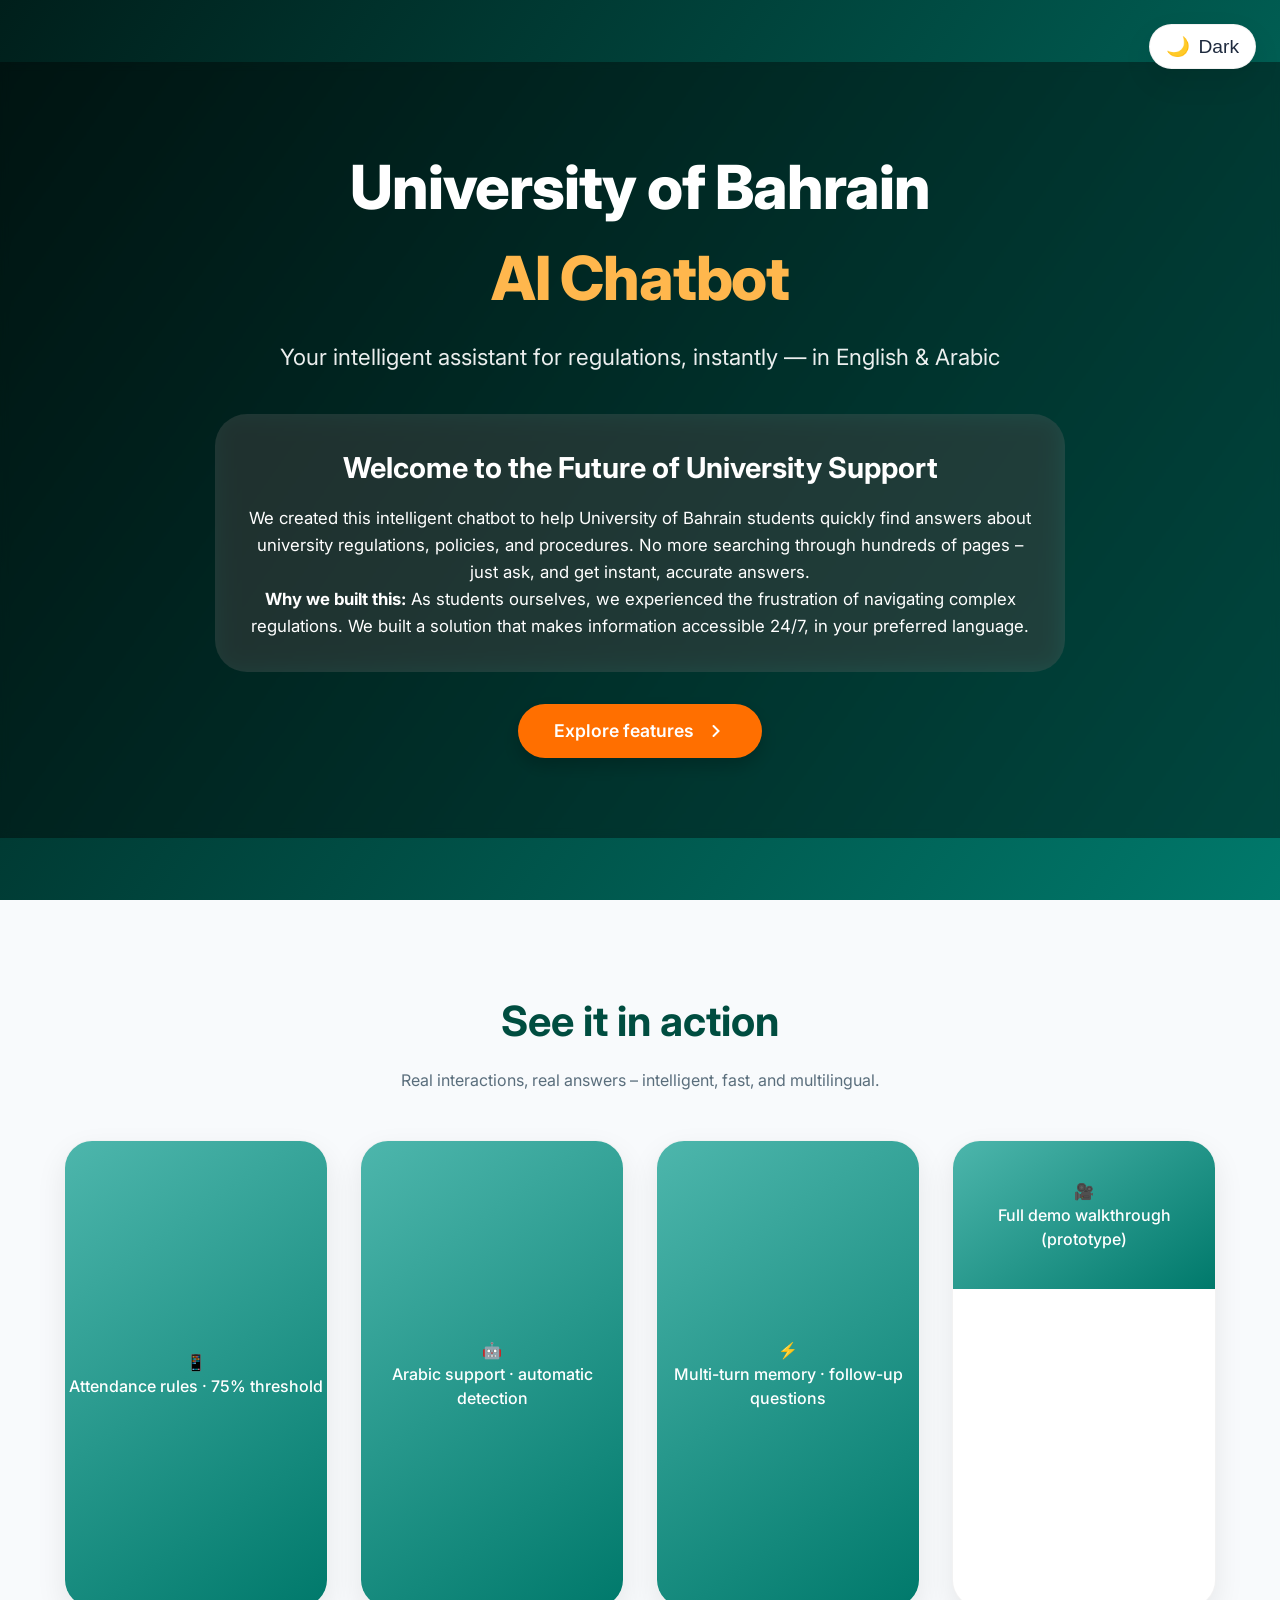
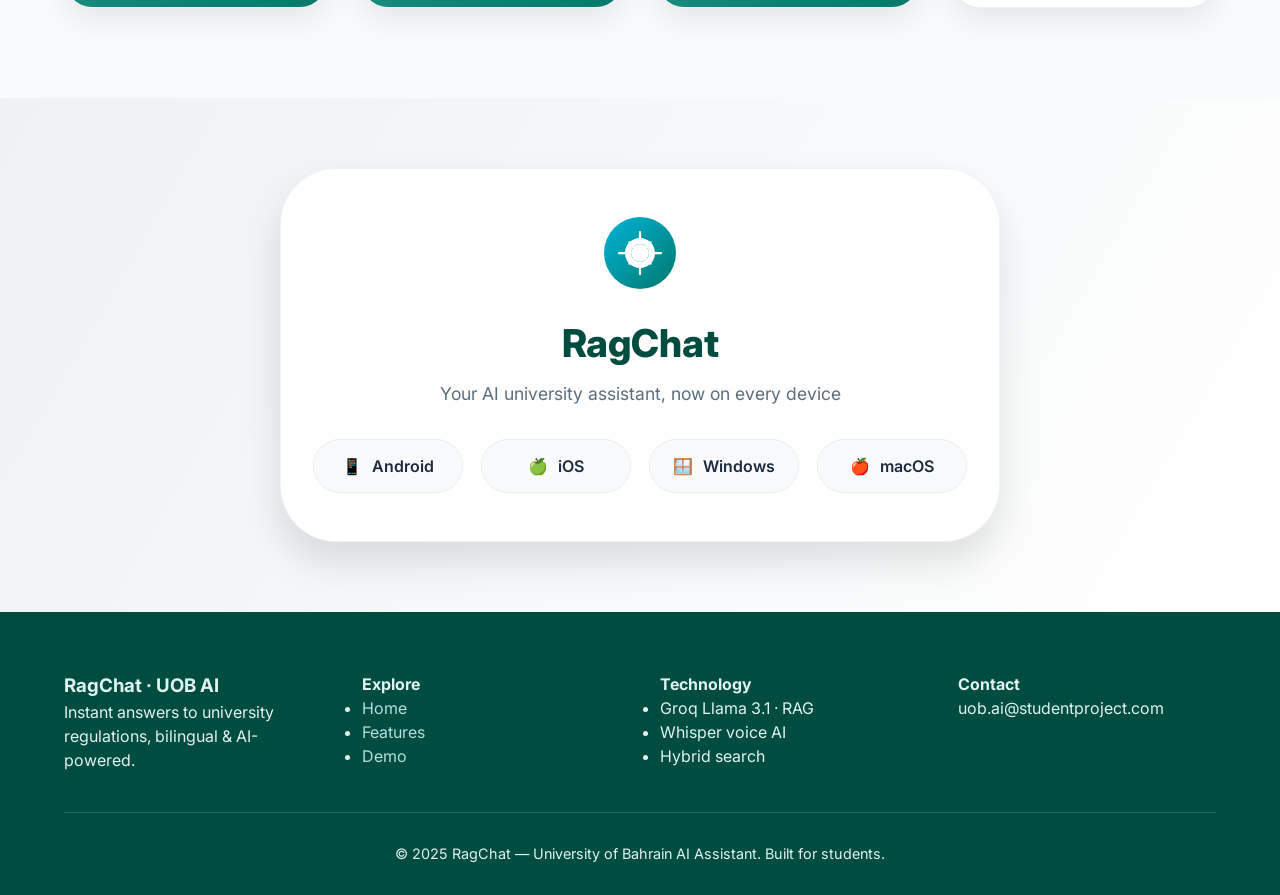
==== index.html @ 2a85f817 "Add files via upload" ====
<!DOCTYPE html>
<html lang="en">
<head>
    <meta charset="UTF-8">
    <meta name="viewport" content="width=device-width, initial-scale=1.0, viewport-fit=cover">
    <title>RagChat · UOB AI Assistant</title>
    <link rel="stylesheet" href="styles.css">
    <link href="https://fonts.googleapis.com/css2?family=Inter:opsz,wght@14..32,300;400;500;600;700;800&display=swap" rel="stylesheet">
</head>
<body>

    <!-- Dark Mode Toggle Button -->
    <button class="dark-mode-toggle" id="darkModeToggle">
        <span>🌙</span> <span>Dark</span>
    </button>

    <!-- Hero Section -->
    <section id="hero">
        <div class="hero-overlay">
            <div class="hero-content">
                <h1>University of Bahrain<br><span class="hero-accent">AI Chatbot</span></h1>
                <p class="tagline">Your intelligent assistant for regulations, instantly — in English & Arabic</p>
                
                <div class="welcome-text">
                    <h2>Welcome to the Future of University Support</h2>
                    <p>
                        We created this intelligent chatbot to help University of Bahrain students 
                        quickly find answers about university regulations, policies, and procedures. 
                        No more searching through hundreds of pages – just ask, and get instant, accurate answers.
                    </p>
                    <p>
                        <strong>Why we built this:</strong> As students ourselves, we experienced the frustration of navigating complex regulations. 
                        We built a solution that makes information accessible 24/7, in your preferred language.
                    </p>
                </div>

                <a href="details.html" class="btn-details">
                    <span>Explore features</span>
                    <svg width="20" height="20" viewBox="0 0 20 20" fill="none">
                        <path d="M7.5 5L12.5 10L7.5 15" stroke="currentColor" stroke-width="2" stroke-linecap="round"/>
                    </svg>
                </a>
            </div>
        </div>
        <div class="hero-background"></div>
    </section>

    <!-- Demo Section -->
    <section id="demo">
        <div class="container">
            <h2 class="section-title">See it in action</h2>
            <p class="section-intro">
                Real interactions, real answers – intelligent, fast, and multilingual.
            </p>
            <div class="demo-grid">
                <div class="demo-item">
                    <div class="demo-image-placeholder">
                        <span>📱</span>
                        <p>Attendance rules · 75% threshold</p>
                    </div>
                </div>
                <div class="demo-item">
                    <div class="demo-image-placeholder">
                        <span>🤖</span>
                        <p>Arabic support · automatic detection</p>
                    </div>
                </div>
                <div class="demo-item">
                    <div class="demo-image-placeholder">
                        <span>⚡</span>
                        <p>Multi-turn memory · follow-up questions</p>
                    </div>
                </div>
                <div class="demo-item demo-video">
                    <div class="demo-image-placeholder video-placeholder">
                        <span>🎥</span>
                        <p>Full demo walkthrough (prototype)</p>
                    </div>
                </div>
            </div>
        </div>
    </section>

    <!-- RagChat Download Section -->
    <section id="app-download">
        <div class="container app-download-container">
            <div class="app-card">
                <div class="app-icon">
                    <svg width="72" height="72" viewBox="0 0 48 48" fill="none" xmlns="http://www.w3.org/2000/svg">
                        <rect width="48" height="48" rx="24" fill="url(#gradIcon)"/>
                        <path d="M24 14C18.477 14 14 18.477 14 24C14 29.523 18.477 34 24 34C29.523 34 34 29.523 34 24C34 18.477 29.523 14 24 14ZM24 30C20.686 30 18 27.314 18 24C18 20.686 20.686 18 24 18C27.314 18 30 20.686 30 24C30 27.314 27.314 30 24 30Z" fill="white"/>
                        <circle cx="24" cy="24" r="6" fill="white"/>
                        <path d="M24 10V14M24 34V38M34 24H38M10 24H14M31.07 16.93L28.24 19.76M16.93 31.07L19.76 28.24M31.07 31.07L28.24 28.24M16.93 16.93L19.76 19.76" stroke="white" stroke-width="1.5" stroke-linecap="round"/>
                        <defs>
                            <linearGradient id="gradIcon" x1="0" y1="0" x2="48" y2="48" gradientUnits="userSpaceOnUse">
                                <stop stop-color="#00B4D8"/>
                                <stop offset="1" stop-color="#00796b"/>
                            </linearGradient>
                        </defs>
                    </svg>
                </div>
                <h3 class="app-name">RagChat</h3>
                <p class="app-tagline">Your AI university assistant, now on every device</p>
                <div class="download-buttons-grid">
                    <a href="#" class="download-btn android"><span class="btn-icon">📱</span> Android</a>
                    <a href="#" class="download-btn ios"><span class="btn-icon">🍏</span> iOS</a>
                    <a href="#" class="download-btn windows"><span class="btn-icon">🪟</span> Windows</a>
                    <a href="#" class="download-btn mac"><span class="btn-icon">🍎</span> macOS</a>
                </div>
            </div>
        </div>
    </section>

    <!-- Footer -->
    <footer id="footer">
        <div class="container">
            <div class="footer-content">
                <div class="footer-section">
                    <h3>RagChat · UOB AI</h3>
                    <p>Instant answers to university regulations, bilingual & AI-powered.</p>
                </div>
                <div class="footer-section">
                    <h4>Explore</h4>
                    <ul><li><a href="#hero">Home</a></li><li><a href="details.html">Features</a></li><li><a href="#demo">Demo</a></li></ul>
                </div>
                <div class="footer-section">
                    <h4>Technology</h4>
                    <ul><li>Groq Llama 3.1 · RAG</li><li>Whisper voice AI</li><li>Hybrid search</li></ul>
                </div>
                <div class="footer-section">
                    <h4>Contact</h4>
                    <p>uob.ai@studentproject.com</p>
                </div>
            </div>
            <div class="footer-bottom">
                <p>&copy; 2025 RagChat — University of Bahrain AI Assistant. Built for students.</p>
            </div>
        </div>
    </footer>

    <script src="script.js"></script>
</body>
</html>
---- styles.css ----
/* ========== GLOBAL & RESET ========== */
* {
    margin: 0;
    padding: 0;
    box-sizing: border-box;
}

:root {
    --primary-color: #00796b;
    --primary-dark: #004d40;
    --primary-light: #4db6ac;
    --accent-color: #ff6f00;
    --text-dark: #1e2a3e;
    --text-light: #5a6e7c;
    --bg-light: #f8fafc;
    --white: #ffffff;
    --card-bg: #ffffff;
    --shadow: 0 12px 30px rgba(0, 0, 0, 0.08);
    --shadow-lg: 0 20px 40px rgba(0, 0, 0, 0.12);
    --border-light: rgba(0, 0, 0, 0.05);
}

.dark-mode {
    --primary-color: #4db6ac;
    --primary-dark: #00897b;
    --primary-light: #80cbc4;
    --accent-color: #ffb74d;
    --text-dark: #eceff1;
    --text-light: #b0bec5;
    --bg-light: #121212;
    --white: #1e1e1e;
    --card-bg: #2d2d2d;
    --shadow: 0 12px 30px rgba(0, 0, 0, 0.3);
    --shadow-lg: 0 20px 40px rgba(0, 0, 0, 0.4);
    --border-light: rgba(255, 255, 255, 0.08);
}

body {
    font-family: 'Inter', 'Segoe UI', sans-serif;
    background-color: var(--bg-light);
    color: var(--text-dark);
    line-height: 1.5;
    transition: background-color 0.3s ease, color 0.2s ease;
}

.container {
    max-width: 1200px;
    margin: 0 auto;
    padding: 0 24px;
}

/* ========== DARK MODE TOGGLE BUTTON (FIXED - NEVER MOVES) ========== */
.dark-mode-toggle {
    position: fixed !important;
    top: 24px !important;
    right: 24px !important;
    z-index: 9999 !important;
    background: var(--card-bg);
    border: 1px solid var(--border-light);
    border-radius: 60px;
    padding: 10px 16px;
    cursor: pointer;
    font-size: 1.2rem;
    box-shadow: var(--shadow);
    backdrop-filter: blur(8px);
    transition: all 0.2s ease;
    display: flex;
    align-items: center;
    gap: 8px;
    font-weight: 500;
    color: var(--text-dark);
}

.dark-mode-toggle:hover {
    transform: scale(1.05);
    box-shadow: var(--shadow-lg);
}

/* ========== HERO ========== */
#hero {
    position: relative;
    min-height: 100vh;
    display: flex;
    align-items: center;
    color: white;
}

.hero-background {
    position: absolute;
    inset: 0;
    background: linear-gradient(125deg, #001f1b 0%, #00796b 100%);
    z-index: -2;
    transition: background 0.3s;
}

.dark-mode .hero-background {
    background: linear-gradient(125deg, #0a2a25 0%, #004d40 100%);
}

.hero-overlay {
    width: 100%;
    background: rgba(0, 0, 0, 0.4);
    backdrop-filter: blur(4px);
    padding: 80px 20px;
}

.hero-content {
    max-width: 850px;
    margin: 0 auto;
    text-align: center;
}

.hero-content h1 {
    font-size: 3.8rem;
    font-weight: 800;
    letter-spacing: -0.02em;
    margin-bottom: 1rem;
}

.hero-accent {
    color: #ffb74d;
}

.tagline {
    font-size: 1.4rem;
    opacity: 0.92;
    margin-bottom: 2.5rem;
}

.welcome-text {
    background: rgba(255, 255, 255, 0.12);
    border-radius: 32px;
    padding: 2rem;
    backdrop-filter: blur(12px);
    margin-bottom: 2rem;
}

.welcome-text h2 {
    font-size: 1.8rem;
    margin-bottom: 1rem;
}

.welcome-text p {
    font-size: 1.05rem;
    line-height: 1.6;
}

.btn-details {
    display: inline-flex;
    align-items: center;
    gap: 12px;
    background: var(--accent-color);
    padding: 14px 36px;
    border-radius: 60px;
    font-weight: 600;
    font-size: 1.1rem;
    transition: all 0.25s;
    box-shadow: 0 8px 18px rgba(0, 0, 0, 0.2);
    text-decoration: none;
    color: white;
}

.btn-details:hover {
    background: #e65100;
    transform: translateY(-3px);
}

/* ========== DEMO SECTION ========== */
#demo {
    padding: 90px 0;
    background: var(--bg-light);
}

.section-title {
    font-size: 2.6rem;
    text-align: center;
    font-weight: 700;
    color: var(--primary-dark);
}

.section-intro {
    text-align: center;
    max-width: 650px;
    margin: 1rem auto 3rem;
    color: var(--text-light);
}

.demo-grid {
    display: grid;
    grid-template-columns: repeat(auto-fit, minmax(260px, 1fr));
    gap: 32px;
}

.demo-item {
    background: var(--card-bg);
    border-radius: 28px;
    overflow: hidden;
    box-shadow: var(--shadow);
    transition: all 0.3s ease;
    border: 1px solid var(--border-light);
}

.demo-item:hover {
    transform: scale(1.02);
    box-shadow: var(--shadow-lg);
}

.demo-image-placeholder {
    aspect-ratio: 9/16;
    background: linear-gradient(145deg, var(--primary-light), var(--primary-color));
    display: flex;
    flex-direction: column;
    align-items: center;
    justify-content: center;
    color: white;
    text-align: center;
    font-weight: 500;
}

.demo-video .demo-image-placeholder {
    aspect-ratio: 16/9;
}

/* ========== RAGCHAT DOWNLOAD SECTION ========== */
#app-download {
    padding: 70px 0;
    background: linear-gradient(120deg, #eef2f5 0%, #ffffff 100%);
}

.dark-mode #app-download {
    background: linear-gradient(120deg, #1a1a1a 0%, #121212 100%);
}

.app-download-container {
    display: flex;
    justify-content: center;
}

.app-card {
    max-width: 720px;
    width: 100%;
    background: var(--card-bg);
    border-radius: 56px;
    padding: 48px 32px;
    text-align: center;
    box-shadow: var(--shadow-lg);
    transition: all 0.2s;
    border: 1px solid var(--border-light);
}

.app-name {
    font-size: 2.4rem;
    font-weight: 800;
    color: var(--primary-dark);
    margin: 20px 0 8px;
}

.app-tagline {
    font-size: 1.1rem;
    color: var(--text-light);
    margin-bottom: 32px;
}

.download-buttons-grid {
    display: grid;
    grid-template-columns: repeat(auto-fit, minmax(150px, 1fr));
    gap: 18px;
    margin-top: 12px;
}

.download-btn {
    display: flex;
    align-items: center;
    justify-content: center;
    gap: 10px;
    padding: 14px 12px;
    border-radius: 60px;
    font-weight: 600;
    text-decoration: none;
    transition: 0.2s;
    background: var(--bg-light);
    color: var(--text-dark);
    border: 1px solid var(--border-light);
}

.download-btn:hover {
    background: var(--primary-color);
    color: white;
    transform: translateY(-2px);
}

/* ========== FOOTER ========== */
#footer {
    background: var(--primary-dark);
    color: #e0f2f1;
    padding: 60px 0 30px;
}

.dark-mode #footer {
    background: #0d2f2a;
}

.footer-content {
    display: grid;
    grid-template-columns: repeat(auto-fit, minmax(200px, 1fr));
    gap: 40px;
    margin-bottom: 40px;
}

.footer-section a {
    color: #b2dfdb;
    text-decoration: none;
}

.footer-bottom {
    text-align: center;
    border-top: 1px solid rgba(255, 255, 255, 0.15);
    padding-top: 30px;
    font-size: 0.9rem;
}

/* ========== RESPONSIVE ========== */
@media (max-width: 768px) {
    .hero-content h1 {
        font-size: 2.5rem;
    }
    .section-title {
        font-size: 2rem;
    }
    .app-name {
        font-size: 1.8rem;
    }
    .download-buttons-grid {
        grid-template-columns: 1fr 1fr;
    }
}

@media (max-width: 500px) {
    .download-buttons-grid {
        grid-template-columns: 1fr;
    }
}
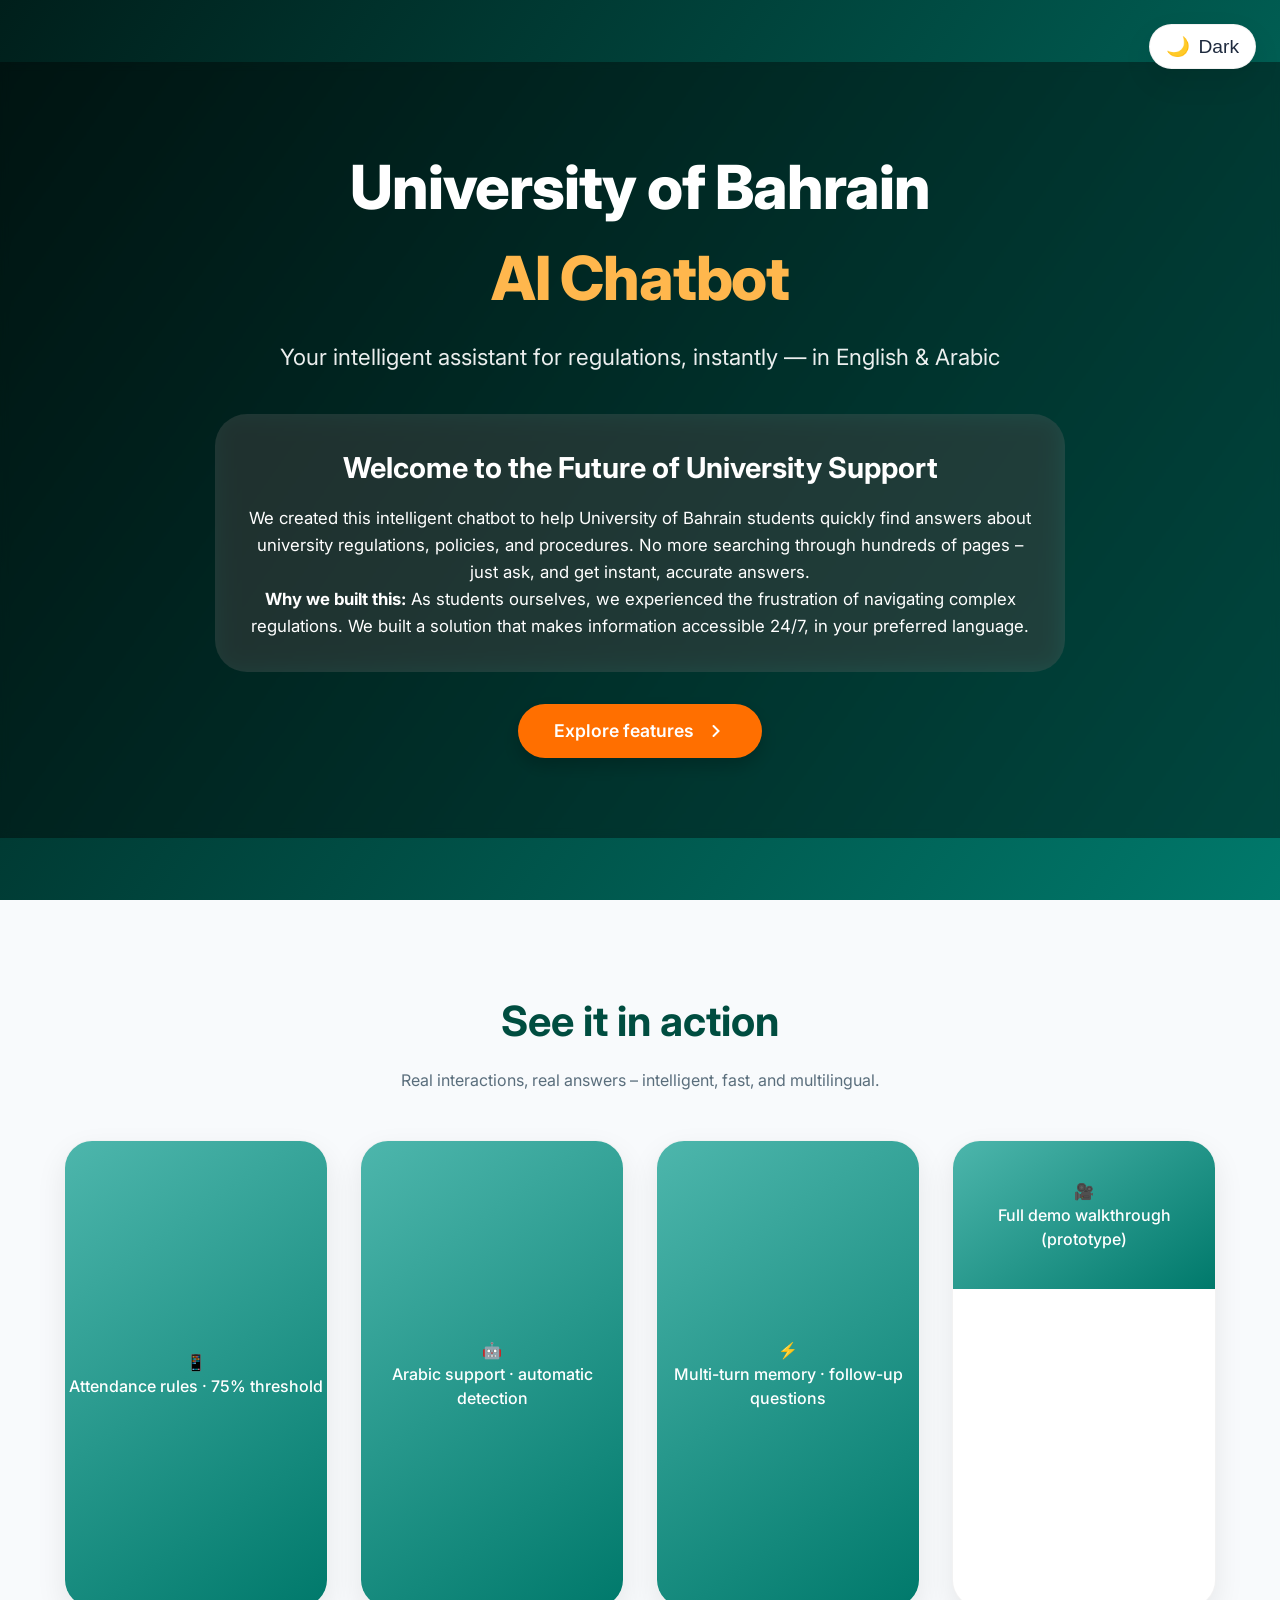
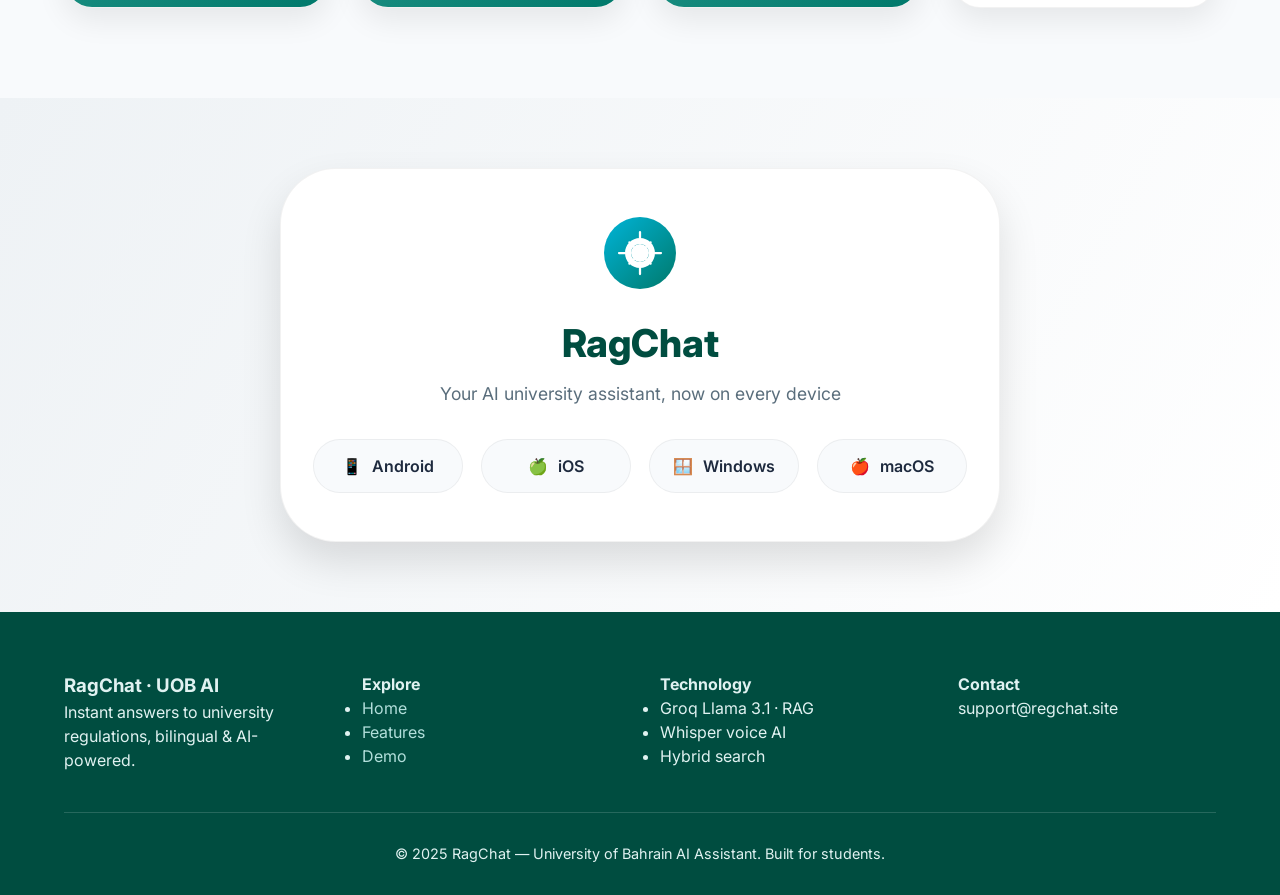
==== commit fe9a6214: "email updated" ====
--- a/index.html
+++ b/index.html
@@ -129,7 +129,7 @@
                 </div>
                 <div class="footer-section">
                     <h4>Contact</h4>
-                    <p>uob.ai@studentproject.com</p>
+                    <p>support@regchat.site</p>
                 </div>
             </div>
             <div class="footer-bottom">
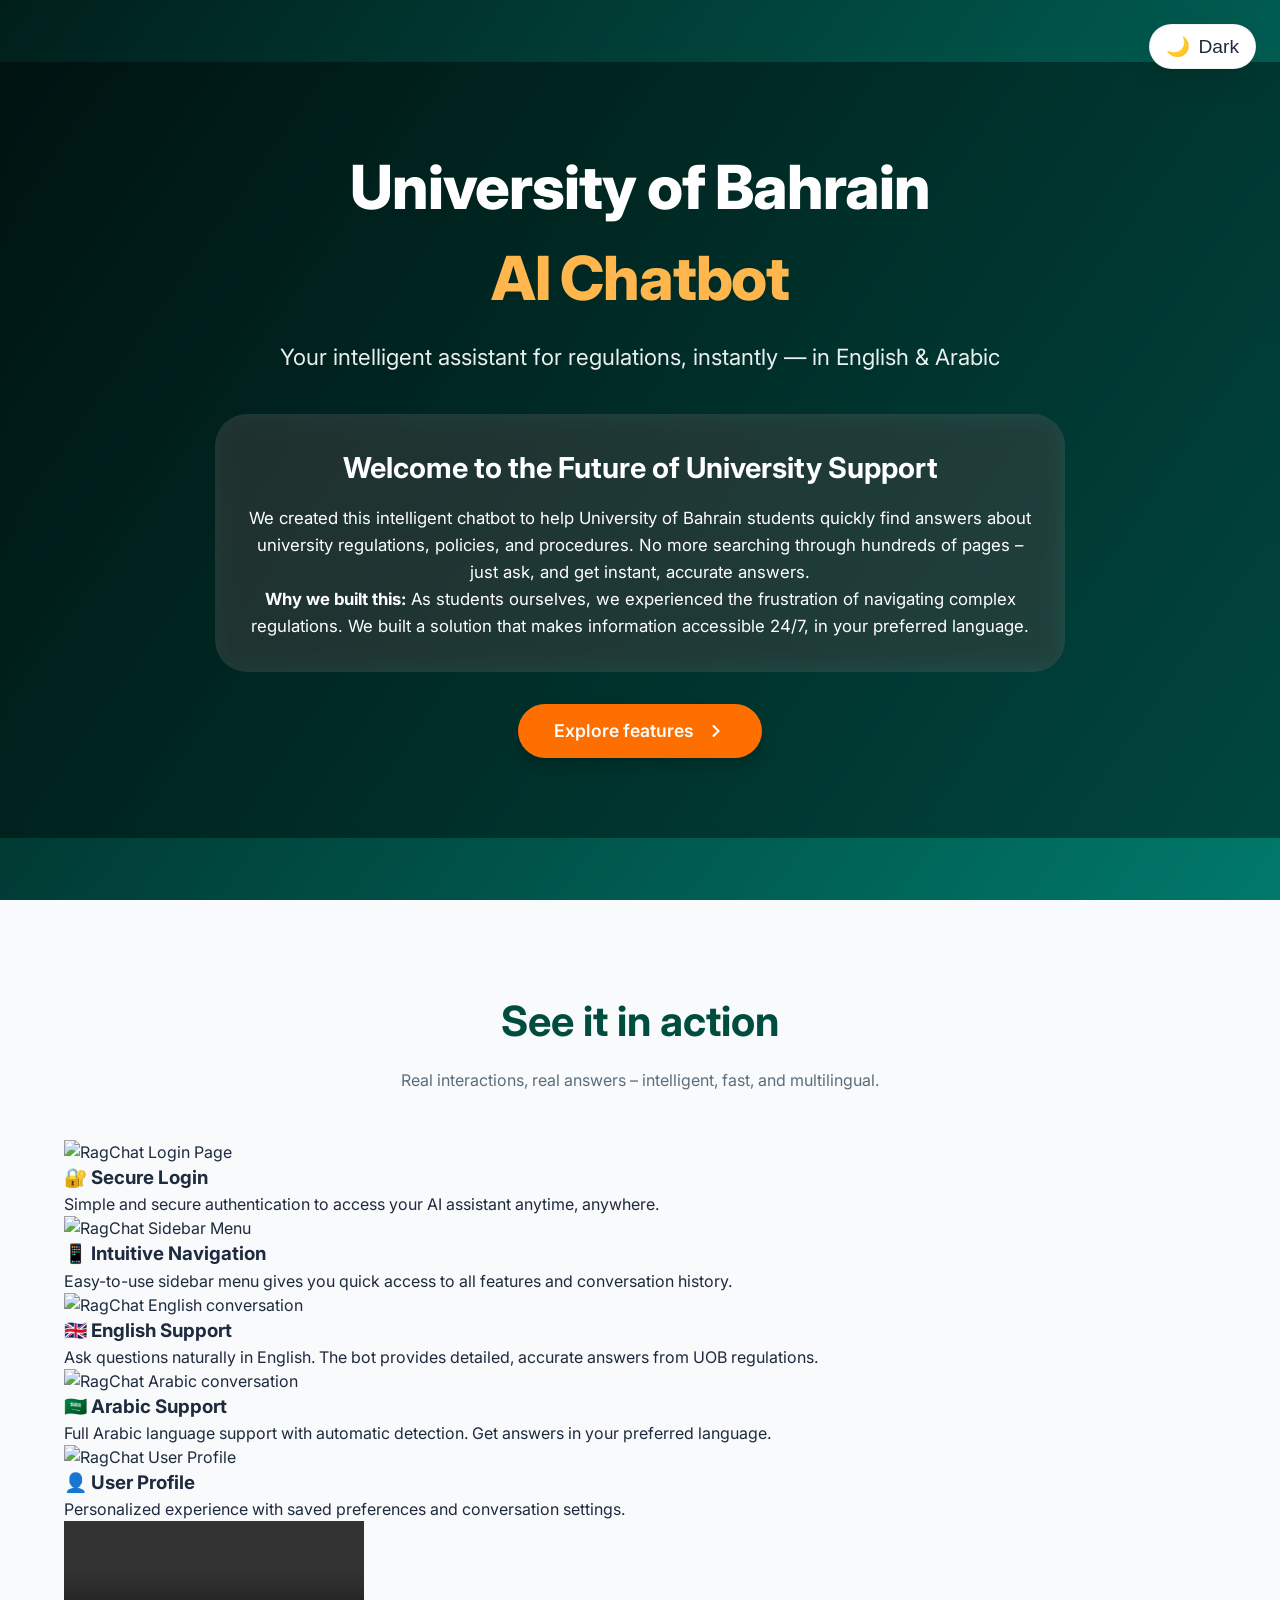
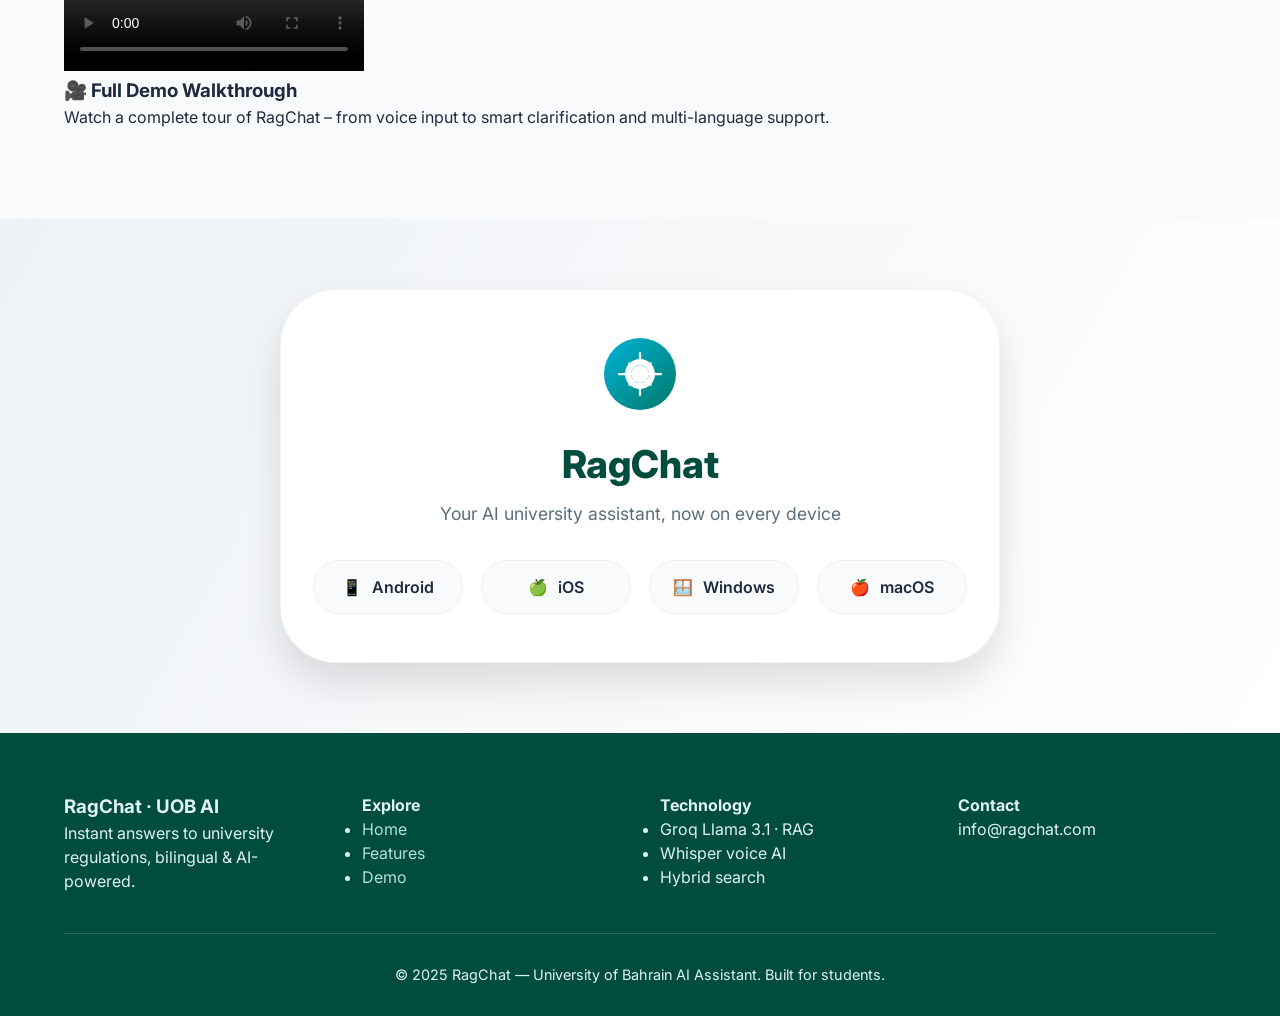
==== commit 6ef82924: "add real demo" ====
--- a/index.html
+++ b/index.html
@@ -45,38 +45,85 @@
         <div class="hero-background"></div>
     </section>
 
-    <!-- Demo Section -->
+    <!-- Demo Section - VERTICAL LIST WITH YOUR REAL FILES -->
     <section id="demo">
         <div class="container">
             <h2 class="section-title">See it in action</h2>
             <p class="section-intro">
                 Real interactions, real answers – intelligent, fast, and multilingual.
             </p>
-            <div class="demo-grid">
-                <div class="demo-item">
-                    <div class="demo-image-placeholder">
-                        <span>📱</span>
-                        <p>Attendance rules · 75% threshold</p>
+
+            <div class="demo-vertical-list">
+                
+                <!-- Screenshot 1: Login Page -->
+                <div class="demo-item-vertical">
+                    <div class="demo-image">
+                        <img src="assets/login-page.png" alt="RagChat Login Page">
+                    </div>
+                    <div class="demo-caption">
+                        <h3>🔐 Secure Login</h3>
+                        <p>Simple and secure authentication to access your AI assistant anytime, anywhere.</p>
                     </div>
                 </div>
-                <div class="demo-item">
-                    <div class="demo-image-placeholder">
-                        <span>🤖</span>
-                        <p>Arabic support · automatic detection</p>
+
+                <!-- Screenshot 2: Sidebar Menu -->
+                <div class="demo-item-vertical">
+                    <div class="demo-image">
+                        <img src="assets/sidebar.png" alt="RagChat Sidebar Menu">
+                    </div>
+                    <div class="demo-caption">
+                        <h3>📱 Intuitive Navigation</h3>
+                        <p>Easy-to-use sidebar menu gives you quick access to all features and conversation history.</p>
                     </div>
                 </div>
-                <div class="demo-item">
-                    <div class="demo-image-placeholder">
-                        <span>⚡</span>
-                        <p>Multi-turn memory · follow-up questions</p>
+
+                <!-- Screenshot 3: English Chat -->
+                <div class="demo-item-vertical">
+                    <div class="demo-image">
+                        <img src="assets/english.png" alt="RagChat English conversation">
+                    </div>
+                    <div class="demo-caption">
+                        <h3>🇬🇧 English Support</h3>
+                        <p>Ask questions naturally in English. The bot provides detailed, accurate answers from UOB regulations.</p>
                     </div>
                 </div>
-                <div class="demo-item demo-video">
-                    <div class="demo-image-placeholder video-placeholder">
-                        <span>🎥</span>
-                        <p>Full demo walkthrough (prototype)</p>
+
+                <!-- Screenshot 4: Arabic Chat -->
+                <div class="demo-item-vertical">
+                    <div class="demo-image">
+                        <img src="assets/arabic.png" alt="RagChat Arabic conversation">
+                    </div>
+                    <div class="demo-caption">
+                        <h3>🇸🇦 Arabic Support</h3>
+                        <p>Full Arabic language support with automatic detection. Get answers in your preferred language.</p>
                     </div>
                 </div>
+
+                <!-- Screenshot 5: User Profile -->
+                <div class="demo-item-vertical">
+                    <div class="demo-image">
+                        <img src="assets/profile.png" alt="RagChat User Profile">
+                    </div>
+                    <div class="demo-caption">
+                        <h3>👤 User Profile</h3>
+                        <p>Personalized experience with saved preferences and conversation settings.</p>
+                    </div>
+                </div>
+
+                <!-- Demo Video -->
+                <div class="demo-item-vertical demo-video-vertical">
+                    <div class="demo-video-wrapper">
+                        <video controls>
+                            <source src="assets/demo.mp4" type="video/mp4">
+                            Your browser does not support the video tag.
+                        </video>
+                    </div>
+                    <div class="demo-caption">
+                        <h3>🎥 Full Demo Walkthrough</h3>
+                        <p>Watch a complete tour of RagChat – from voice input to smart clarification and multi-language support.</p>
+                    </div>
+                </div>
+
             </div>
         </div>
     </section>
@@ -129,7 +176,7 @@
                 </div>
                 <div class="footer-section">
                     <h4>Contact</h4>
-                    <p>support@regchat.site</p>
+                    <p>info@ragchat.com</p>
                 </div>
             </div>
             <div class="footer-bottom">
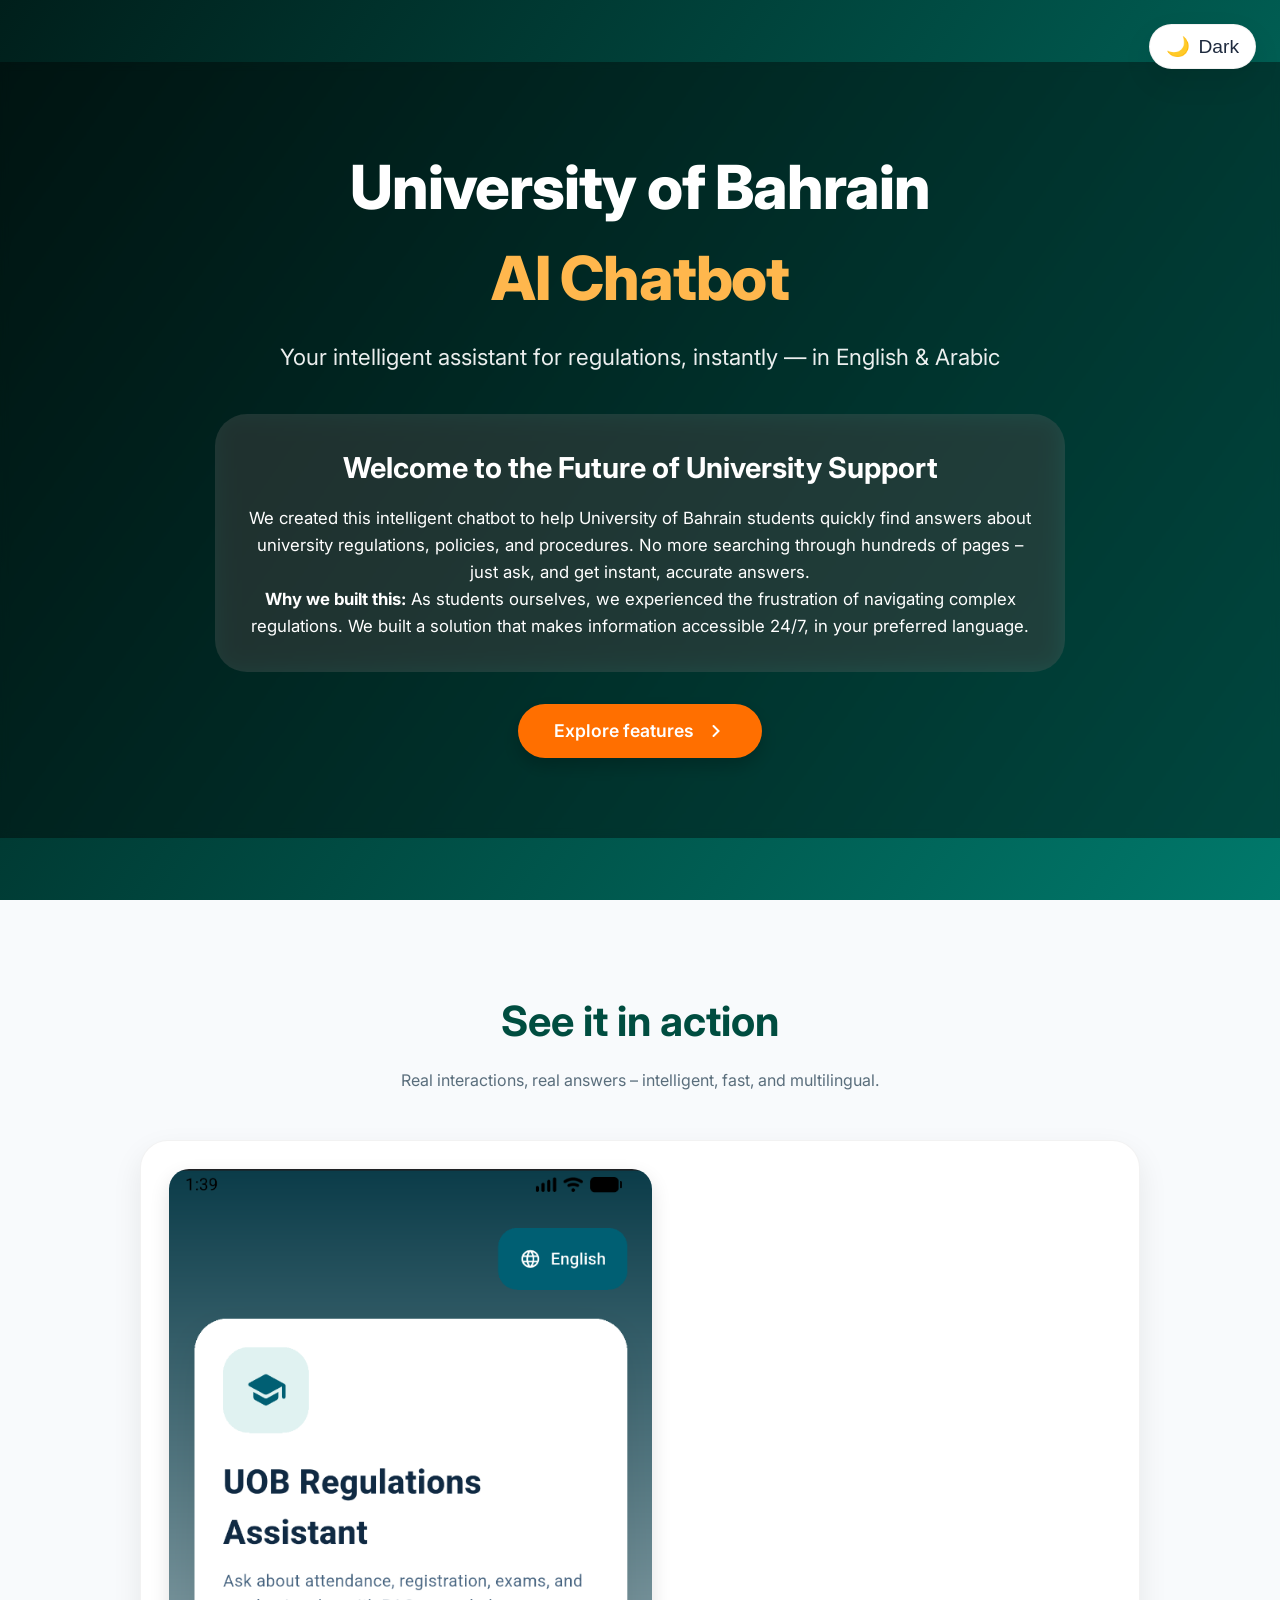
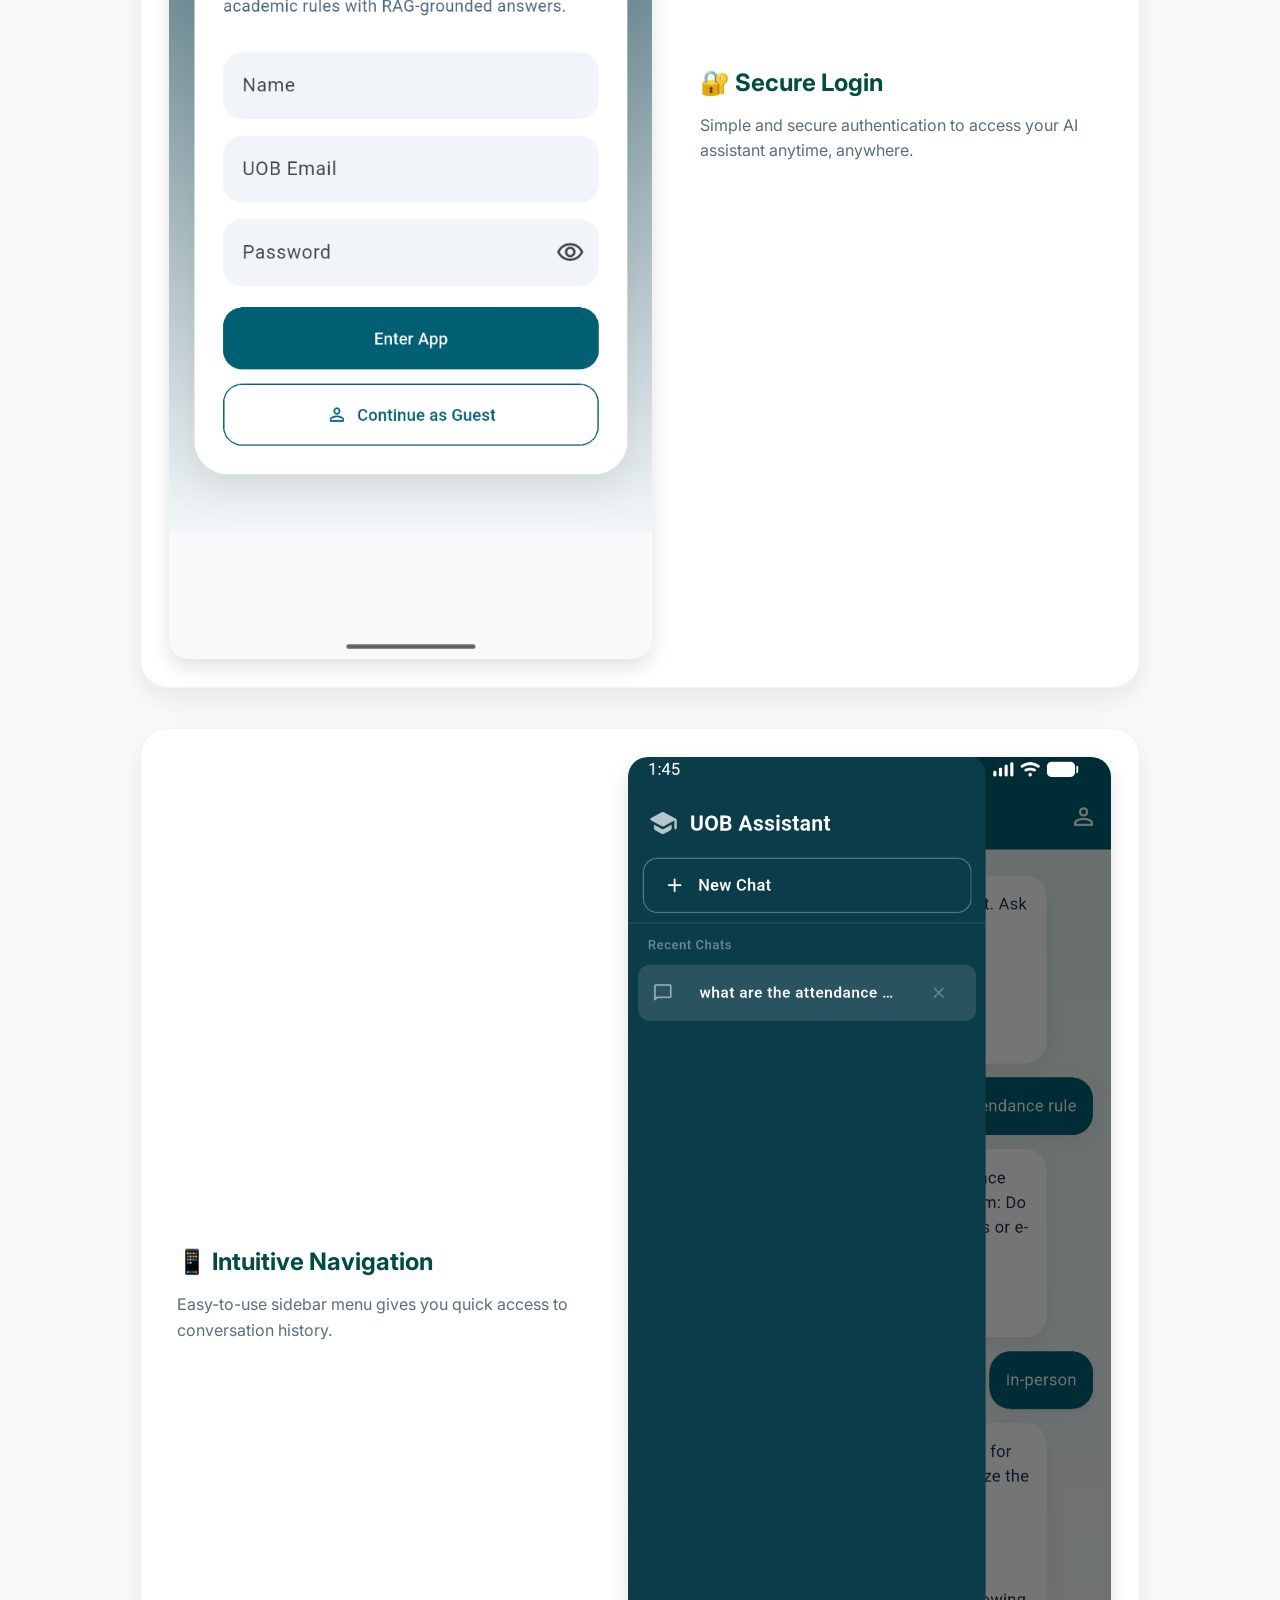
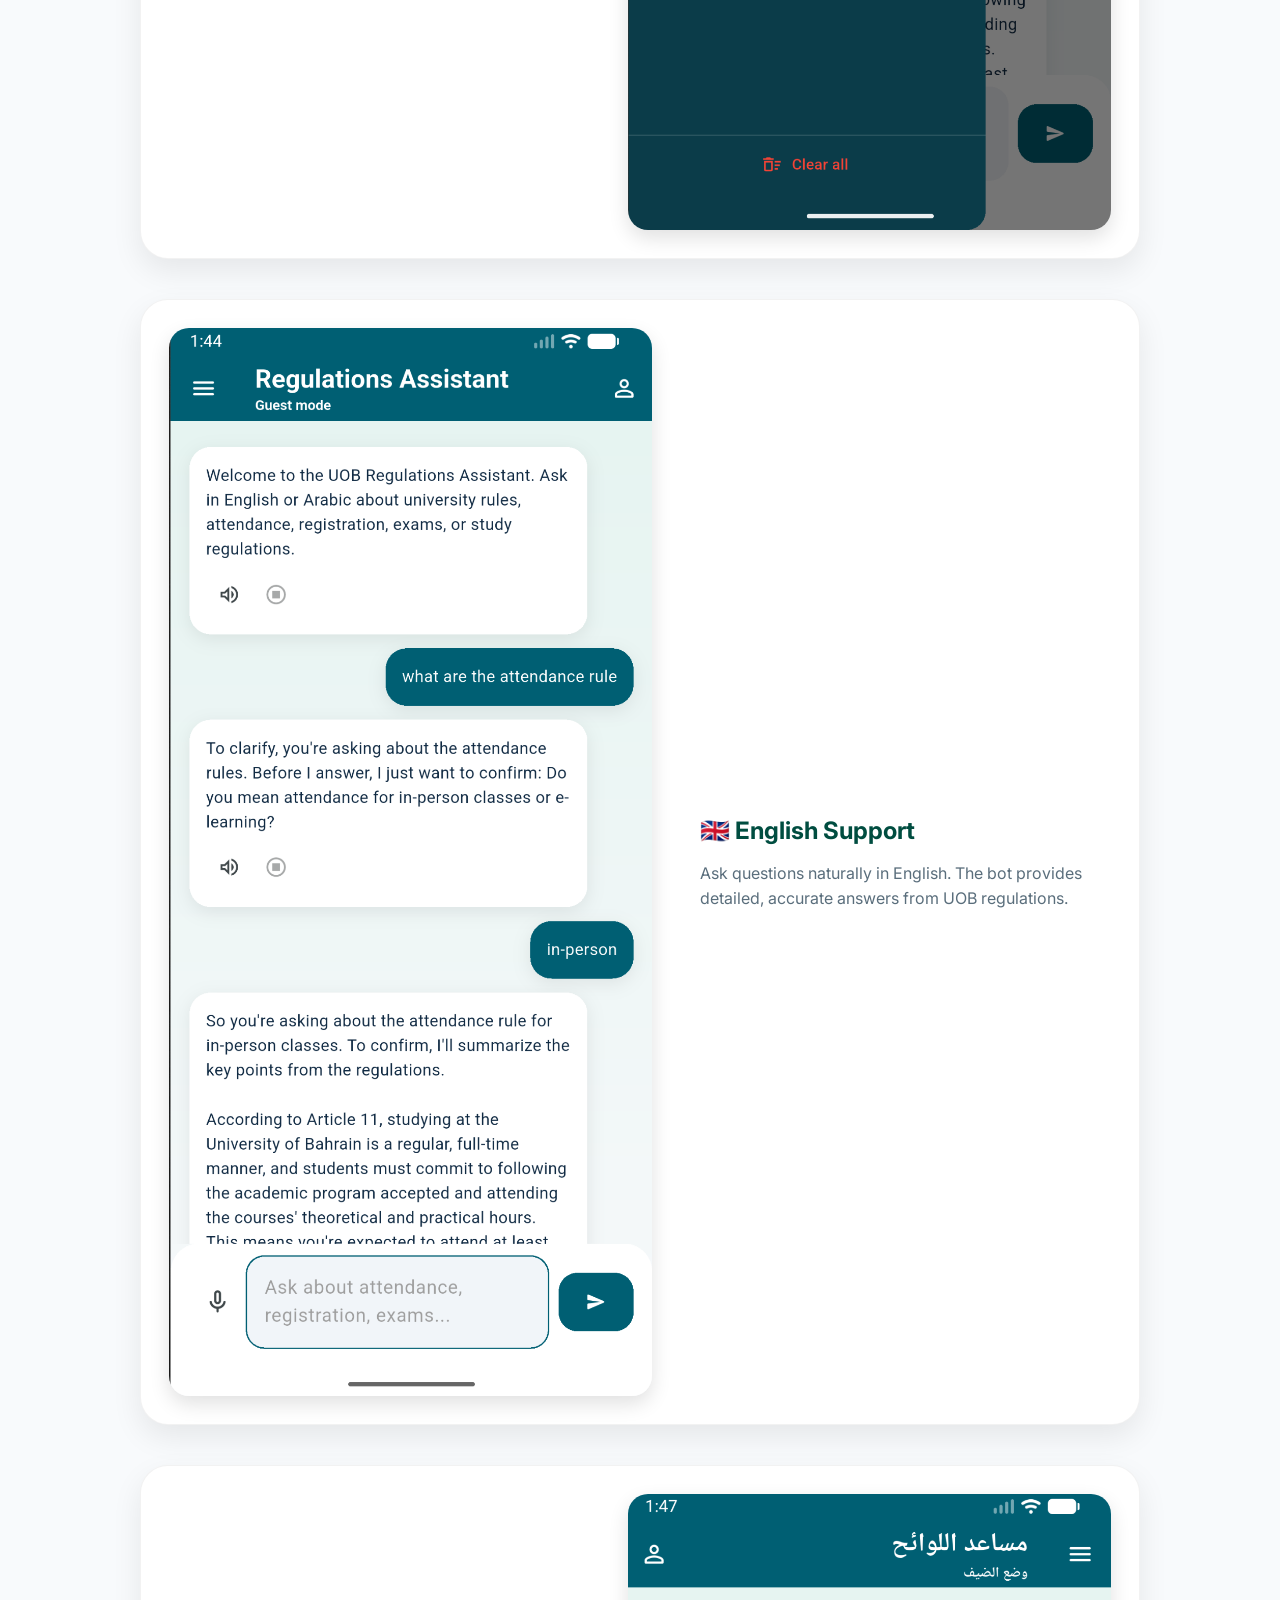
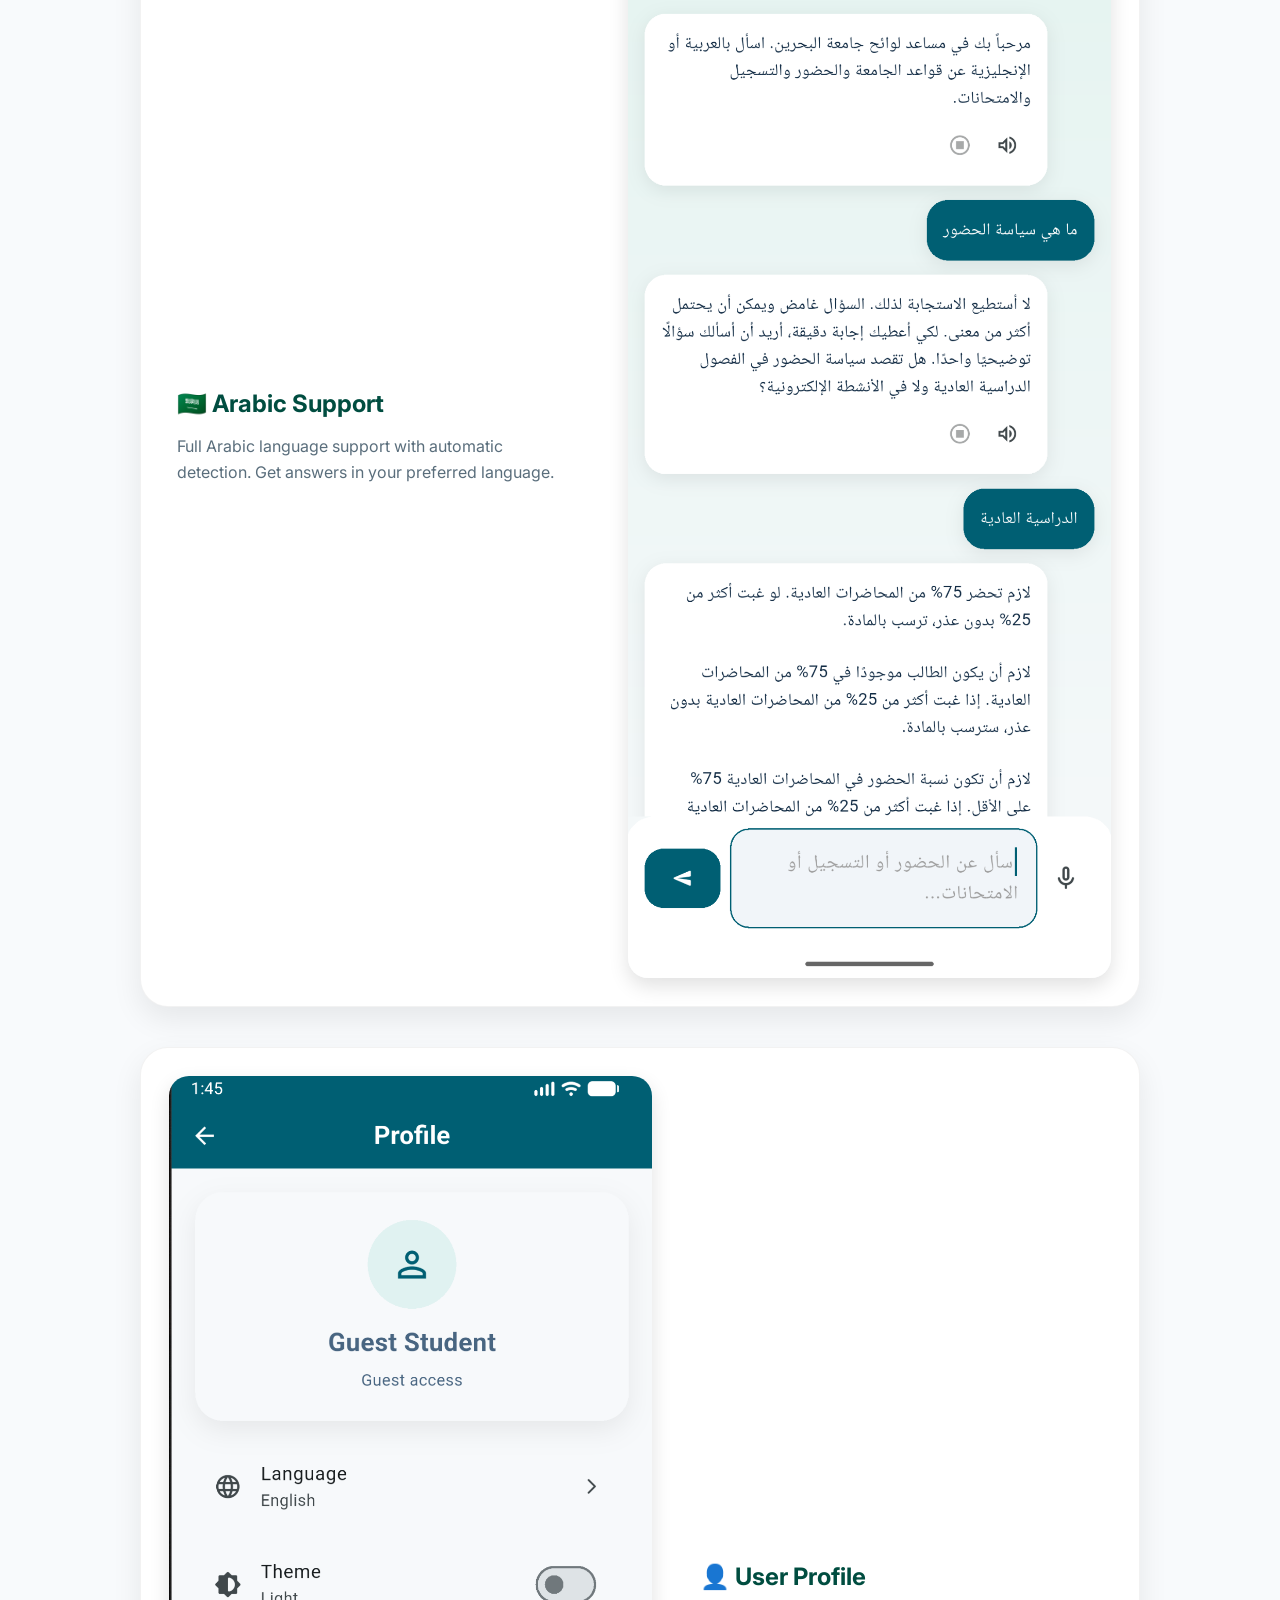
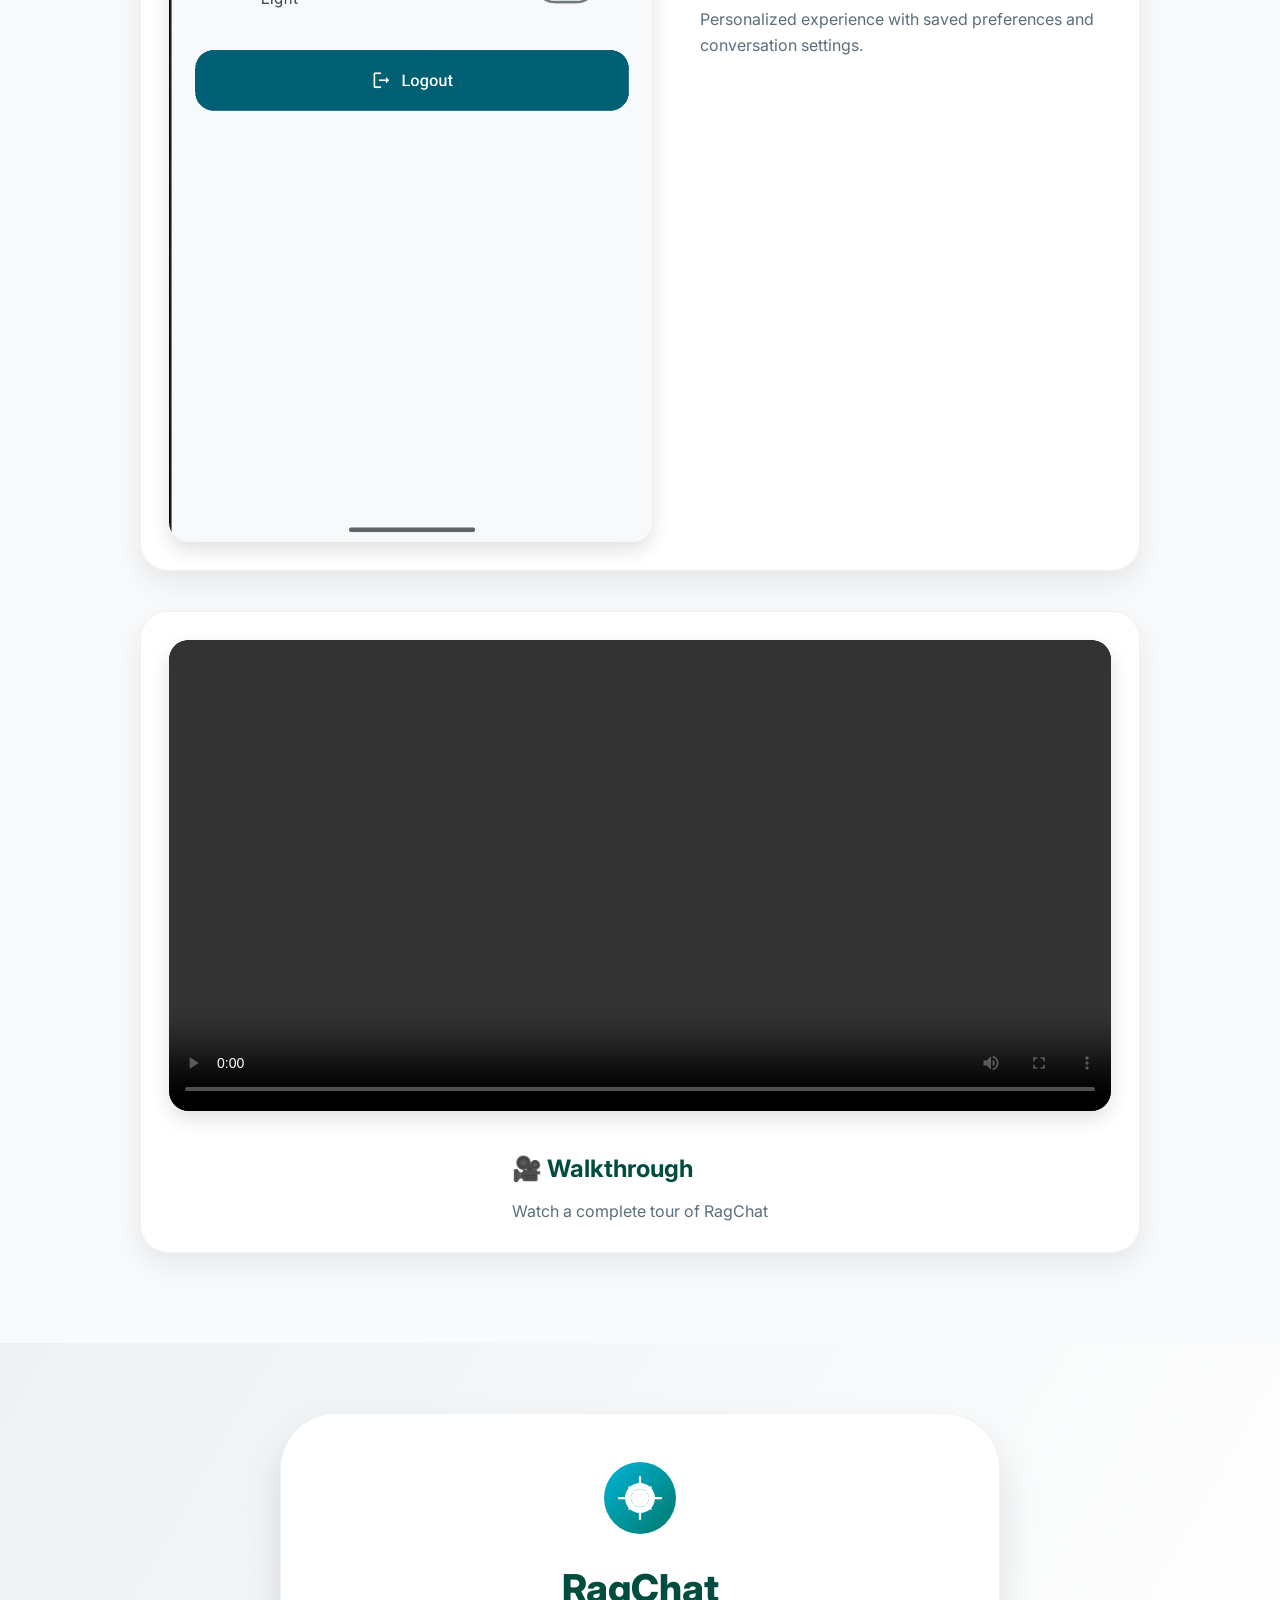
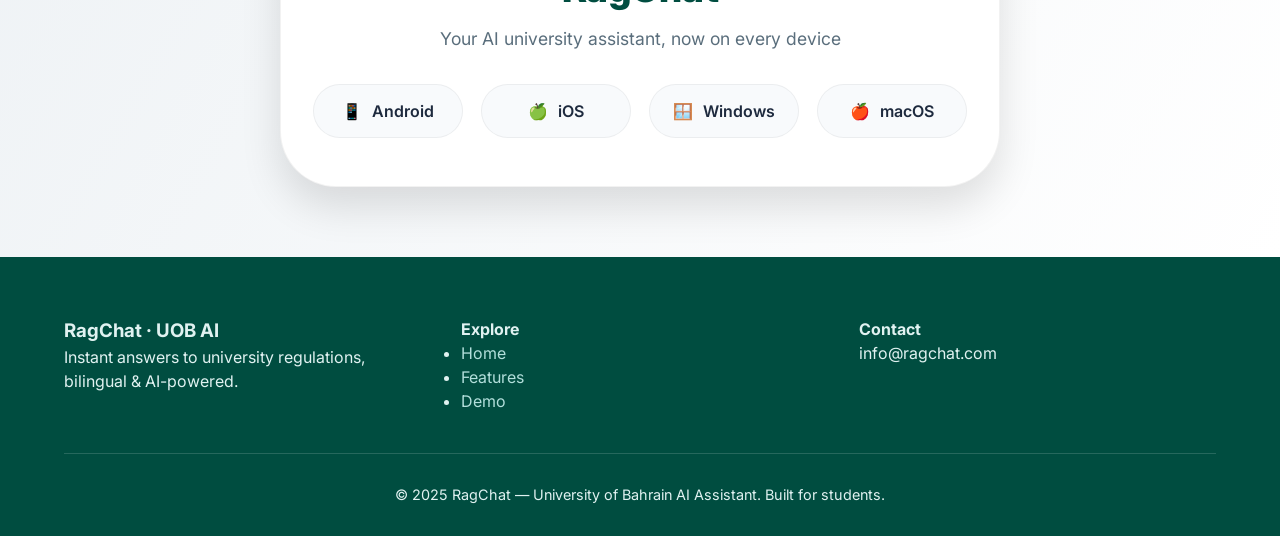
==== commit bf55c22c: "update" ====
--- a/index.html
+++ b/index.html
@@ -73,7 +73,7 @@
                     </div>
                     <div class="demo-caption">
                         <h3>📱 Intuitive Navigation</h3>
-                        <p>Easy-to-use sidebar menu gives you quick access to all features and conversation history.</p>
+                        <p>Easy-to-use sidebar menu gives you quick access to conversation history.</p>
                     </div>
                 </div>
 
@@ -119,8 +119,8 @@
                         </video>
                     </div>
                     <div class="demo-caption">
-                        <h3>🎥 Full Demo Walkthrough</h3>
-                        <p>Watch a complete tour of RagChat – from voice input to smart clarification and multi-language support.</p>
+                        <h3>🎥 Walkthrough</h3>
+                        <p>Watch a complete tour of RagChat</p>
                     </div>
                 </div>
 
@@ -171,10 +171,6 @@
                     <ul><li><a href="#hero">Home</a></li><li><a href="details.html">Features</a></li><li><a href="#demo">Demo</a></li></ul>
                 </div>
                 <div class="footer-section">
-                    <h4>Technology</h4>
-                    <ul><li>Groq Llama 3.1 · RAG</li><li>Whisper voice AI</li><li>Hybrid search</li></ul>
-                </div>
-                <div class="footer-section">
                     <h4>Contact</h4>
                     <p>info@ragchat.com</p>
                 </div>
--- a/styles.css
+++ b/styles.css
@@ -165,7 +165,7 @@
     transform: translateY(-3px);
 }
 
-/* ========== DEMO SECTION ========== */
+/* ========== DEMO SECTION - ORIGINAL GRID (KEPT FOR REFERENCE) ========== */
 #demo {
     padding: 90px 0;
     background: var(--bg-light);
@@ -185,6 +185,102 @@
     color: var(--text-light);
 }
 
+/* ========== DEMO SECTION - VERTICAL LIST (NEW - FOR REAL IMAGES & VIDEO) ========== */
+.demo-vertical-list {
+    max-width: 1000px;
+    margin: 0 auto;
+    display: flex;
+    flex-direction: column;
+    gap: 40px;
+}
+
+.demo-item-vertical {
+    display: flex;
+    flex-direction: row;
+    align-items: center;
+    gap: 40px;
+    background: var(--card-bg);
+    border-radius: 28px;
+    overflow: hidden;
+    box-shadow: var(--shadow);
+    transition: all 0.3s ease;
+    border: 1px solid var(--border-light);
+    padding: 28px;
+}
+
+.demo-item-vertical:hover {
+    transform: translateY(-5px);
+    box-shadow: var(--shadow-lg);
+}
+
+.demo-image {
+    flex: 1.2;
+    border-radius: 20px;
+    overflow: hidden;
+    box-shadow: 0 8px 20px rgba(0, 0, 0, 0.12);
+    background: var(--bg-light);
+}
+
+.demo-image img {
+    width: 100%;
+    height: auto;
+    display: block;
+    transition: transform 0.4s ease;
+}
+
+.demo-item-vertical:hover .demo-image img {
+    transform: scale(1.02);
+}
+
+.demo-caption {
+    flex: 1;
+    padding: 0 8px;
+}
+
+.demo-caption h3 {
+    font-size: 1.5rem;
+    font-weight: 700;
+    color: var(--primary-dark);
+    margin-bottom: 12px;
+}
+
+.demo-caption p {
+    font-size: 1rem;
+    line-height: 1.6;
+    color: var(--text-light);
+}
+
+/* Video styling */
+.demo-video-vertical {
+    flex-direction: column;
+    padding: 28px;
+}
+
+.demo-video-wrapper {
+    width: 100%;
+    border-radius: 20px;
+    overflow: hidden;
+    box-shadow: 0 8px 20px rgba(0, 0, 0, 0.12);
+    background: #000;
+}
+
+.demo-video-wrapper video {
+    width: 100%;
+    display: block;
+    border-radius: 20px;
+}
+
+/* Alternate layout: even items have image on right, text on left */
+.demo-item-vertical:nth-child(even) {
+    flex-direction: row-reverse;
+}
+
+/* Video item stays column (full width) */
+.demo-video-vertical {
+    flex-direction: column !important;
+}
+
+/* Old grid styles (kept for backward compatibility - can be removed if not used) */
 .demo-grid {
     display: grid;
     grid-template-columns: repeat(auto-fit, minmax(260px, 1fr));
@@ -333,6 +429,30 @@
     .download-buttons-grid {
         grid-template-columns: 1fr 1fr;
     }
+    
+    /* Vertical list responsive */
+    .demo-item-vertical {
+        flex-direction: column !important;
+        padding: 20px;
+        gap: 20px;
+    }
+    
+    .demo-caption {
+        text-align: center;
+        padding: 0;
+    }
+    
+    .demo-caption h3 {
+        font-size: 1.2rem;
+    }
+    
+    .demo-vertical-list {
+        gap: 28px;
+    }
+    
+    .demo-image {
+        width: 100%;
+    }
 }
 
 @media (max-width: 500px) {
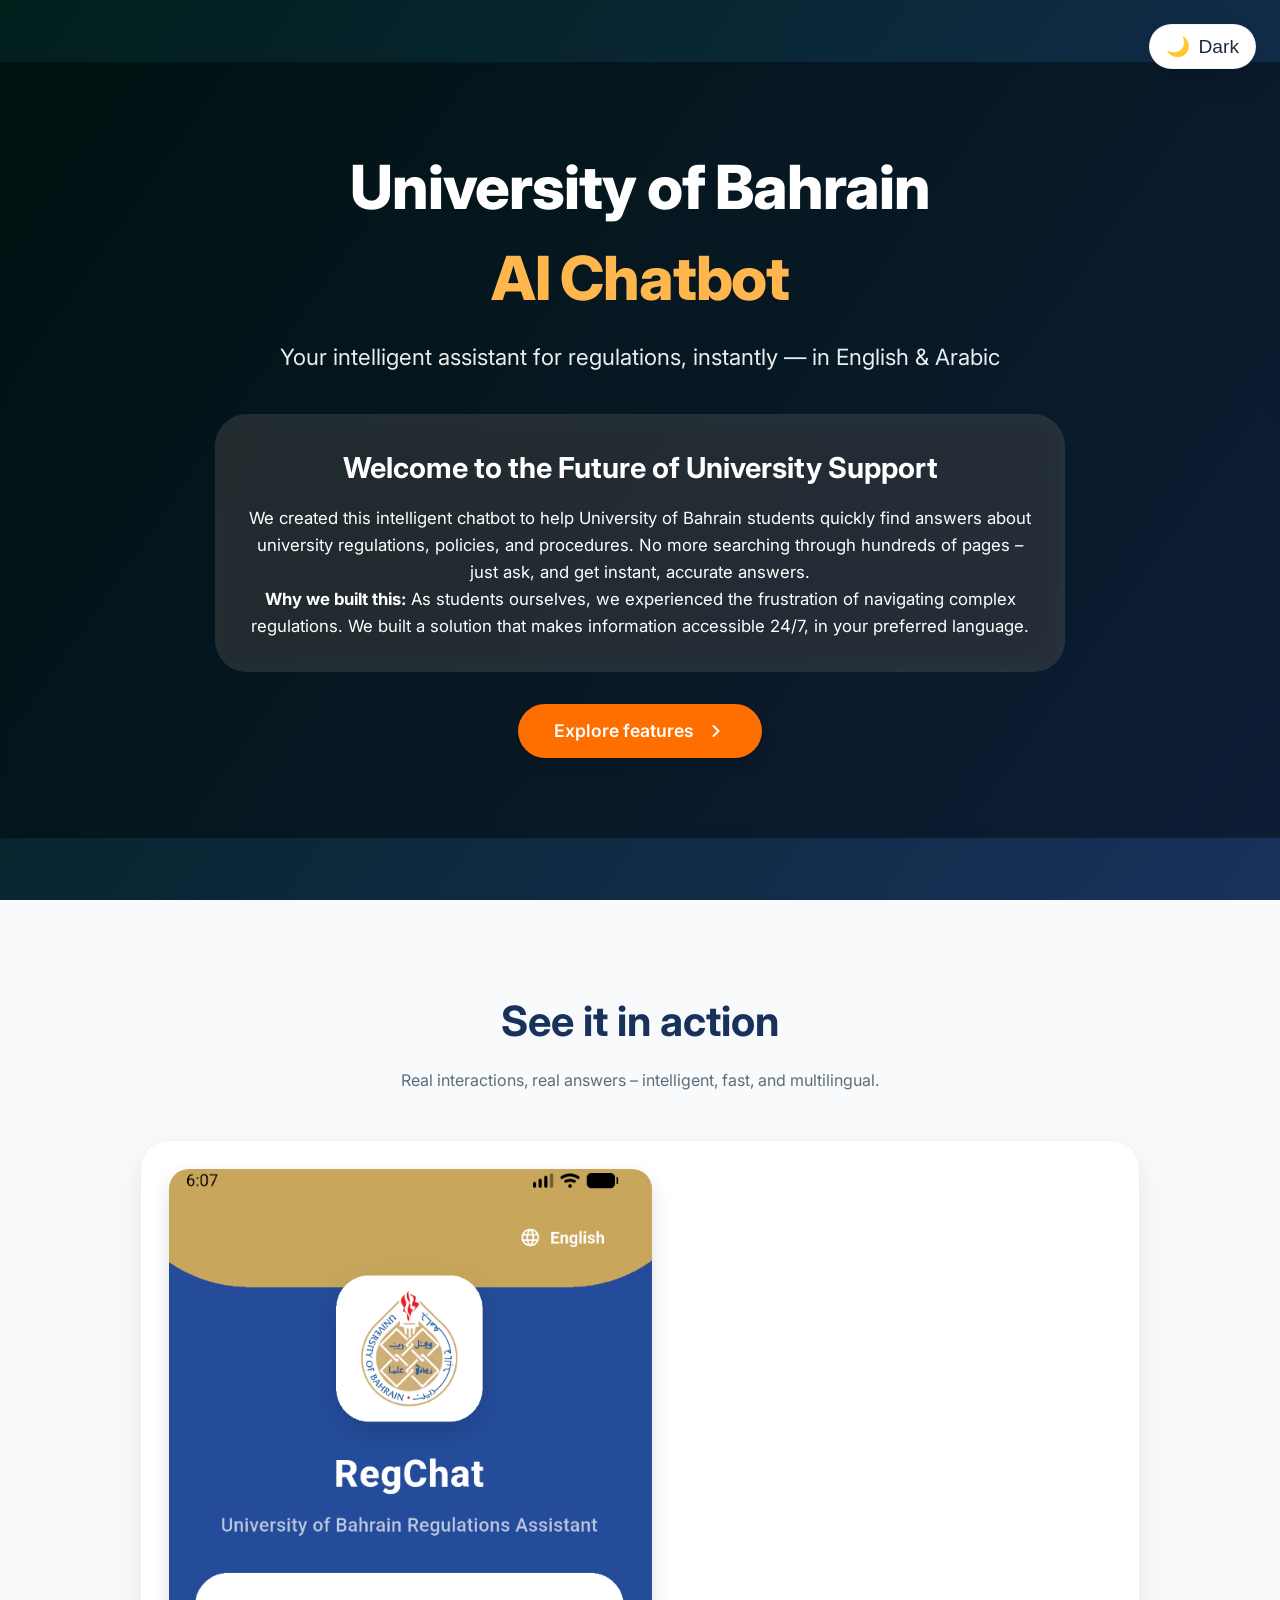
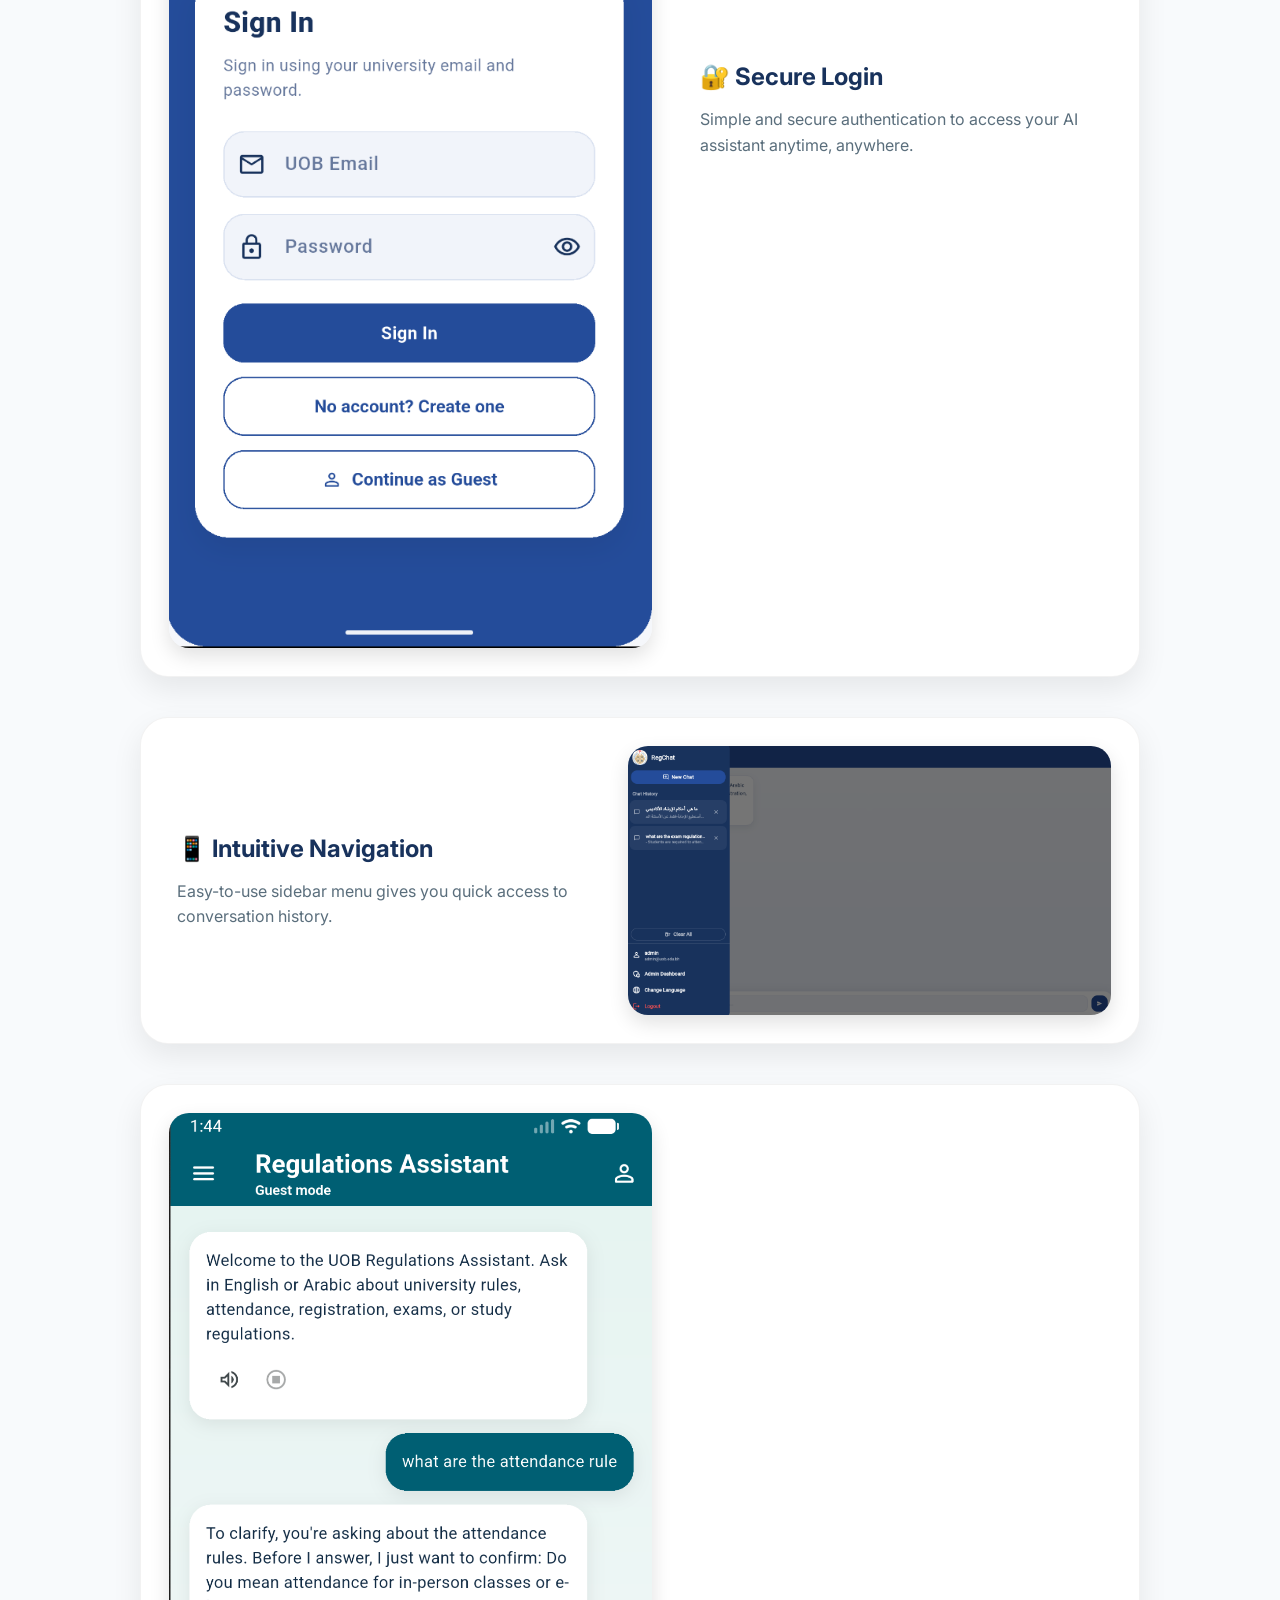
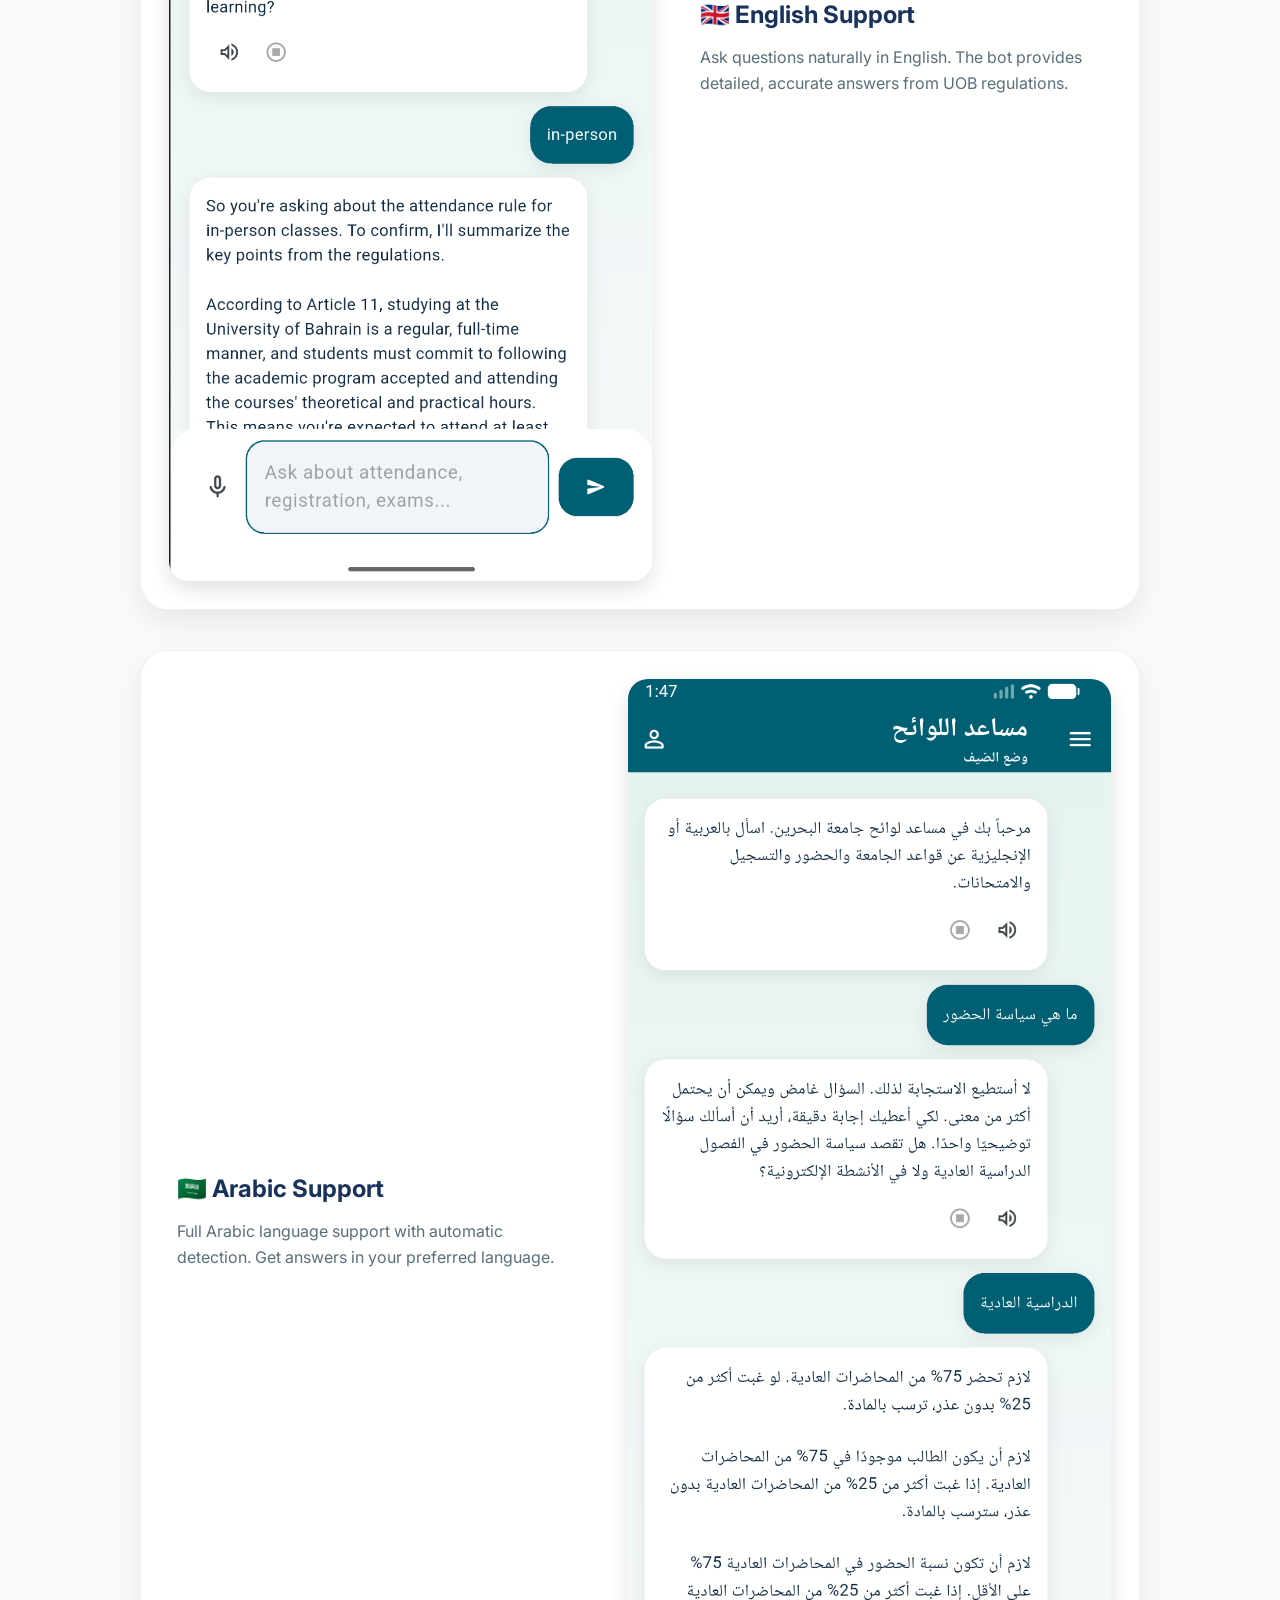
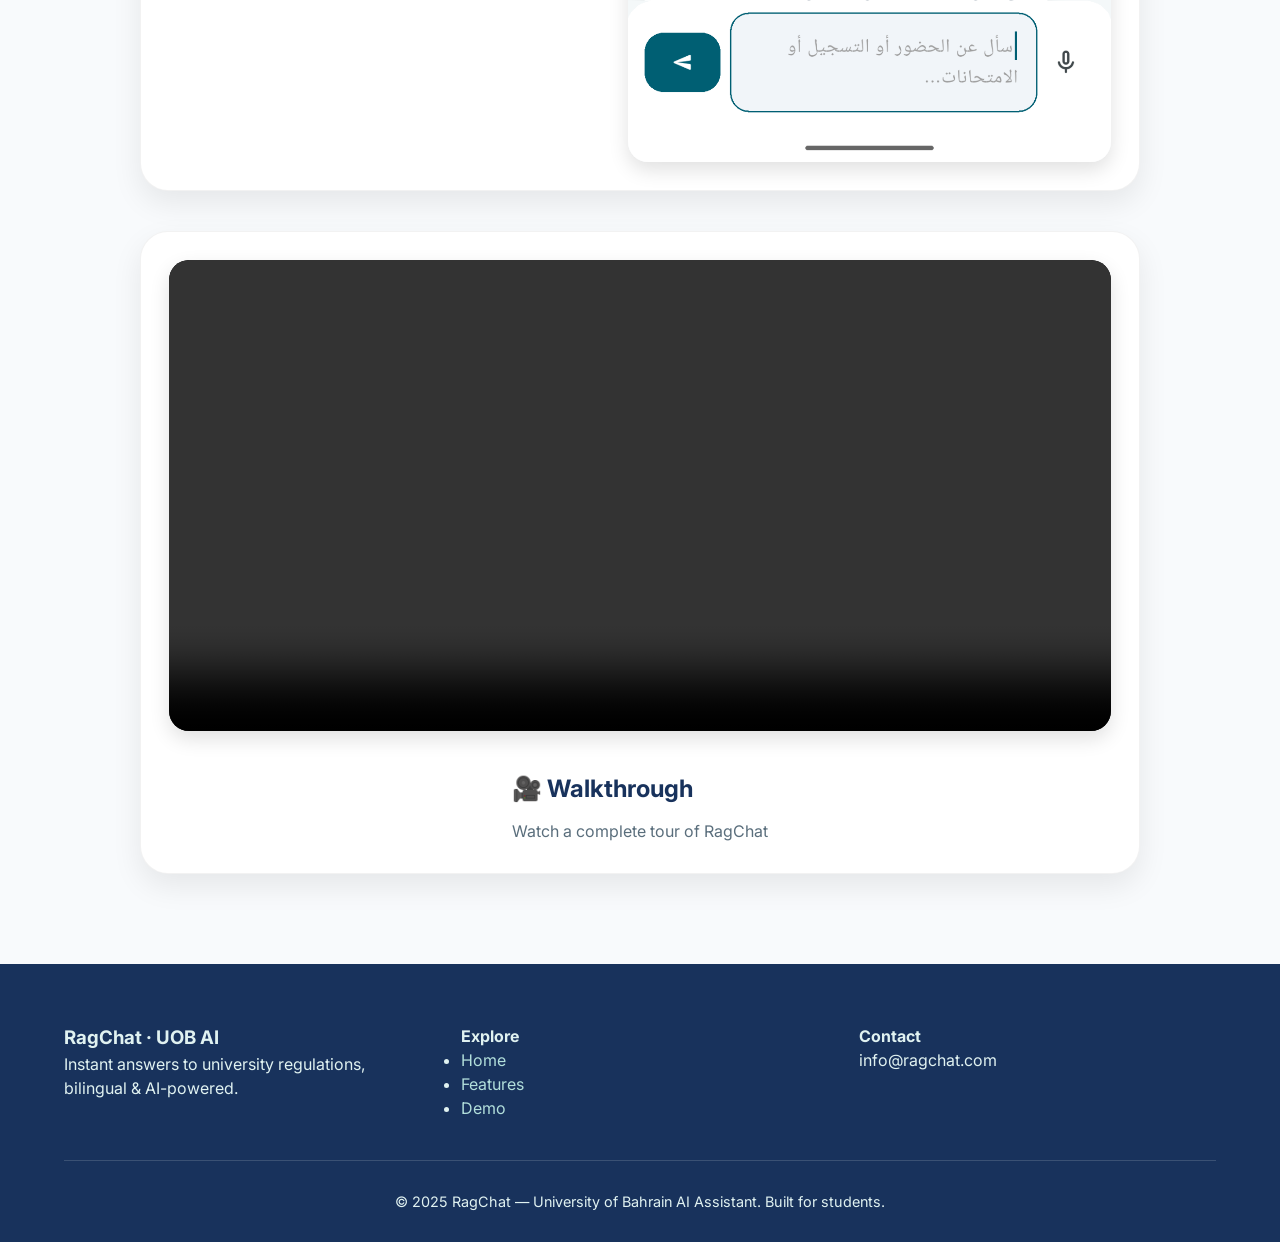
==== commit 501050f1: "demo" ====
--- a/index.html
+++ b/index.html
@@ -99,17 +99,6 @@
                     </div>
                 </div>
 
-                <!-- Screenshot 5: User Profile -->
-                <div class="demo-item-vertical">
-                    <div class="demo-image">
-                        <img src="assets/profile.png" alt="RagChat User Profile">
-                    </div>
-                    <div class="demo-caption">
-                        <h3>👤 User Profile</h3>
-                        <p>Personalized experience with saved preferences and conversation settings.</p>
-                    </div>
-                </div>
-
                 <!-- Demo Video -->
                 <div class="demo-item-vertical demo-video-vertical">
                     <div class="demo-video-wrapper">
@@ -124,36 +113,6 @@
                     </div>
                 </div>
 
-            </div>
-        </div>
-    </section>
-
-    <!-- RagChat Download Section -->
-    <section id="app-download">
-        <div class="container app-download-container">
-            <div class="app-card">
-                <div class="app-icon">
-                    <svg width="72" height="72" viewBox="0 0 48 48" fill="none" xmlns="http://www.w3.org/2000/svg">
-                        <rect width="48" height="48" rx="24" fill="url(#gradIcon)"/>
-                        <path d="M24 14C18.477 14 14 18.477 14 24C14 29.523 18.477 34 24 34C29.523 34 34 29.523 34 24C34 18.477 29.523 14 24 14ZM24 30C20.686 30 18 27.314 18 24C18 20.686 20.686 18 24 18C27.314 18 30 20.686 30 24C30 27.314 27.314 30 24 30Z" fill="white"/>
-                        <circle cx="24" cy="24" r="6" fill="white"/>
-                        <path d="M24 10V14M24 34V38M34 24H38M10 24H14M31.07 16.93L28.24 19.76M16.93 31.07L19.76 28.24M31.07 31.07L28.24 28.24M16.93 16.93L19.76 19.76" stroke="white" stroke-width="1.5" stroke-linecap="round"/>
-                        <defs>
-                            <linearGradient id="gradIcon" x1="0" y1="0" x2="48" y2="48" gradientUnits="userSpaceOnUse">
-                                <stop stop-color="#00B4D8"/>
-                                <stop offset="1" stop-color="#00796b"/>
-                            </linearGradient>
-                        </defs>
-                    </svg>
-                </div>
-                <h3 class="app-name">RagChat</h3>
-                <p class="app-tagline">Your AI university assistant, now on every device</p>
-                <div class="download-buttons-grid">
-                    <a href="#" class="download-btn android"><span class="btn-icon">📱</span> Android</a>
-                    <a href="#" class="download-btn ios"><span class="btn-icon">🍏</span> iOS</a>
-                    <a href="#" class="download-btn windows"><span class="btn-icon">🪟</span> Windows</a>
-                    <a href="#" class="download-btn mac"><span class="btn-icon">🍎</span> macOS</a>
-                </div>
             </div>
         </div>
     </section>
--- a/styles.css
+++ b/styles.css
@@ -6,8 +6,8 @@
 }
 
 :root {
-    --primary-color: #00796b;
-    --primary-dark: #004d40;
+    --primary-color: #18325c;
+    --primary-dark: #18325c;
     --primary-light: #4db6ac;
     --accent-color: #ff6f00;
     --text-dark: #1e2a3e;
@@ -21,10 +21,10 @@
 }
 
 .dark-mode {
-    --primary-color: #4db6ac;
-    --primary-dark: #00897b;
-    --primary-light: #80cbc4;
-    --accent-color: #ffb74d;
+    --primary-color: white;
+    --primary-dark: white;
+    --primary-light: #4db6ac;
+    --accent-color: #ff6f00;
     --text-dark: #eceff1;
     --text-light: #b0bec5;
     --bg-light: #121212;
@@ -88,13 +88,13 @@
 .hero-background {
     position: absolute;
     inset: 0;
-    background: linear-gradient(125deg, #001f1b 0%, #00796b 100%);
+    background: linear-gradient(125deg, #001f1b 0%, #18325c 100%);
     z-index: -2;
     transition: background 0.3s;
 }
 
 .dark-mode .hero-background {
-    background: linear-gradient(125deg, #0a2a25 0%, #004d40 100%);
+    background: linear-gradient(125deg, #0a2a25 0%, #18325c 100%);
 }
 
 .hero-overlay {
@@ -317,73 +317,6 @@
     aspect-ratio: 16/9;
 }
 
-/* ========== RAGCHAT DOWNLOAD SECTION ========== */
-#app-download {
-    padding: 70px 0;
-    background: linear-gradient(120deg, #eef2f5 0%, #ffffff 100%);
-}
-
-.dark-mode #app-download {
-    background: linear-gradient(120deg, #1a1a1a 0%, #121212 100%);
-}
-
-.app-download-container {
-    display: flex;
-    justify-content: center;
-}
-
-.app-card {
-    max-width: 720px;
-    width: 100%;
-    background: var(--card-bg);
-    border-radius: 56px;
-    padding: 48px 32px;
-    text-align: center;
-    box-shadow: var(--shadow-lg);
-    transition: all 0.2s;
-    border: 1px solid var(--border-light);
-}
-
-.app-name {
-    font-size: 2.4rem;
-    font-weight: 800;
-    color: var(--primary-dark);
-    margin: 20px 0 8px;
-}
-
-.app-tagline {
-    font-size: 1.1rem;
-    color: var(--text-light);
-    margin-bottom: 32px;
-}
-
-.download-buttons-grid {
-    display: grid;
-    grid-template-columns: repeat(auto-fit, minmax(150px, 1fr));
-    gap: 18px;
-    margin-top: 12px;
-}
-
-.download-btn {
-    display: flex;
-    align-items: center;
-    justify-content: center;
-    gap: 10px;
-    padding: 14px 12px;
-    border-radius: 60px;
-    font-weight: 600;
-    text-decoration: none;
-    transition: 0.2s;
-    background: var(--bg-light);
-    color: var(--text-dark);
-    border: 1px solid var(--border-light);
-}
-
-.download-btn:hover {
-    background: var(--primary-color);
-    color: white;
-    transform: translateY(-2px);
-}
 
 /* ========== FOOTER ========== */
 #footer {
@@ -393,7 +326,7 @@
 }
 
 .dark-mode #footer {
-    background: #0d2f2a;
+    background: #18325c;
 }
 
 .footer-content {
@@ -426,9 +359,7 @@
     .app-name {
         font-size: 1.8rem;
     }
-    .download-buttons-grid {
-        grid-template-columns: 1fr 1fr;
-    }
+
     
     /* Vertical list responsive */
     .demo-item-vertical {
@@ -455,8 +386,15 @@
     }
 }
 
-@media (max-width: 500px) {
-    .download-buttons-grid {
-        grid-template-columns: 1fr;
-    }
+/* Auto-hide buttons */
+.hide-on-scroll {
+    transform: translateY(-120px);
+    opacity: 0;
+    pointer-events: none;
+}
+
+/* smooth animation */
+.dark-mode-toggle,
+.back-arrow-container {
+    transition: transform 0.3s ease, opacity 0.3s ease;
 }
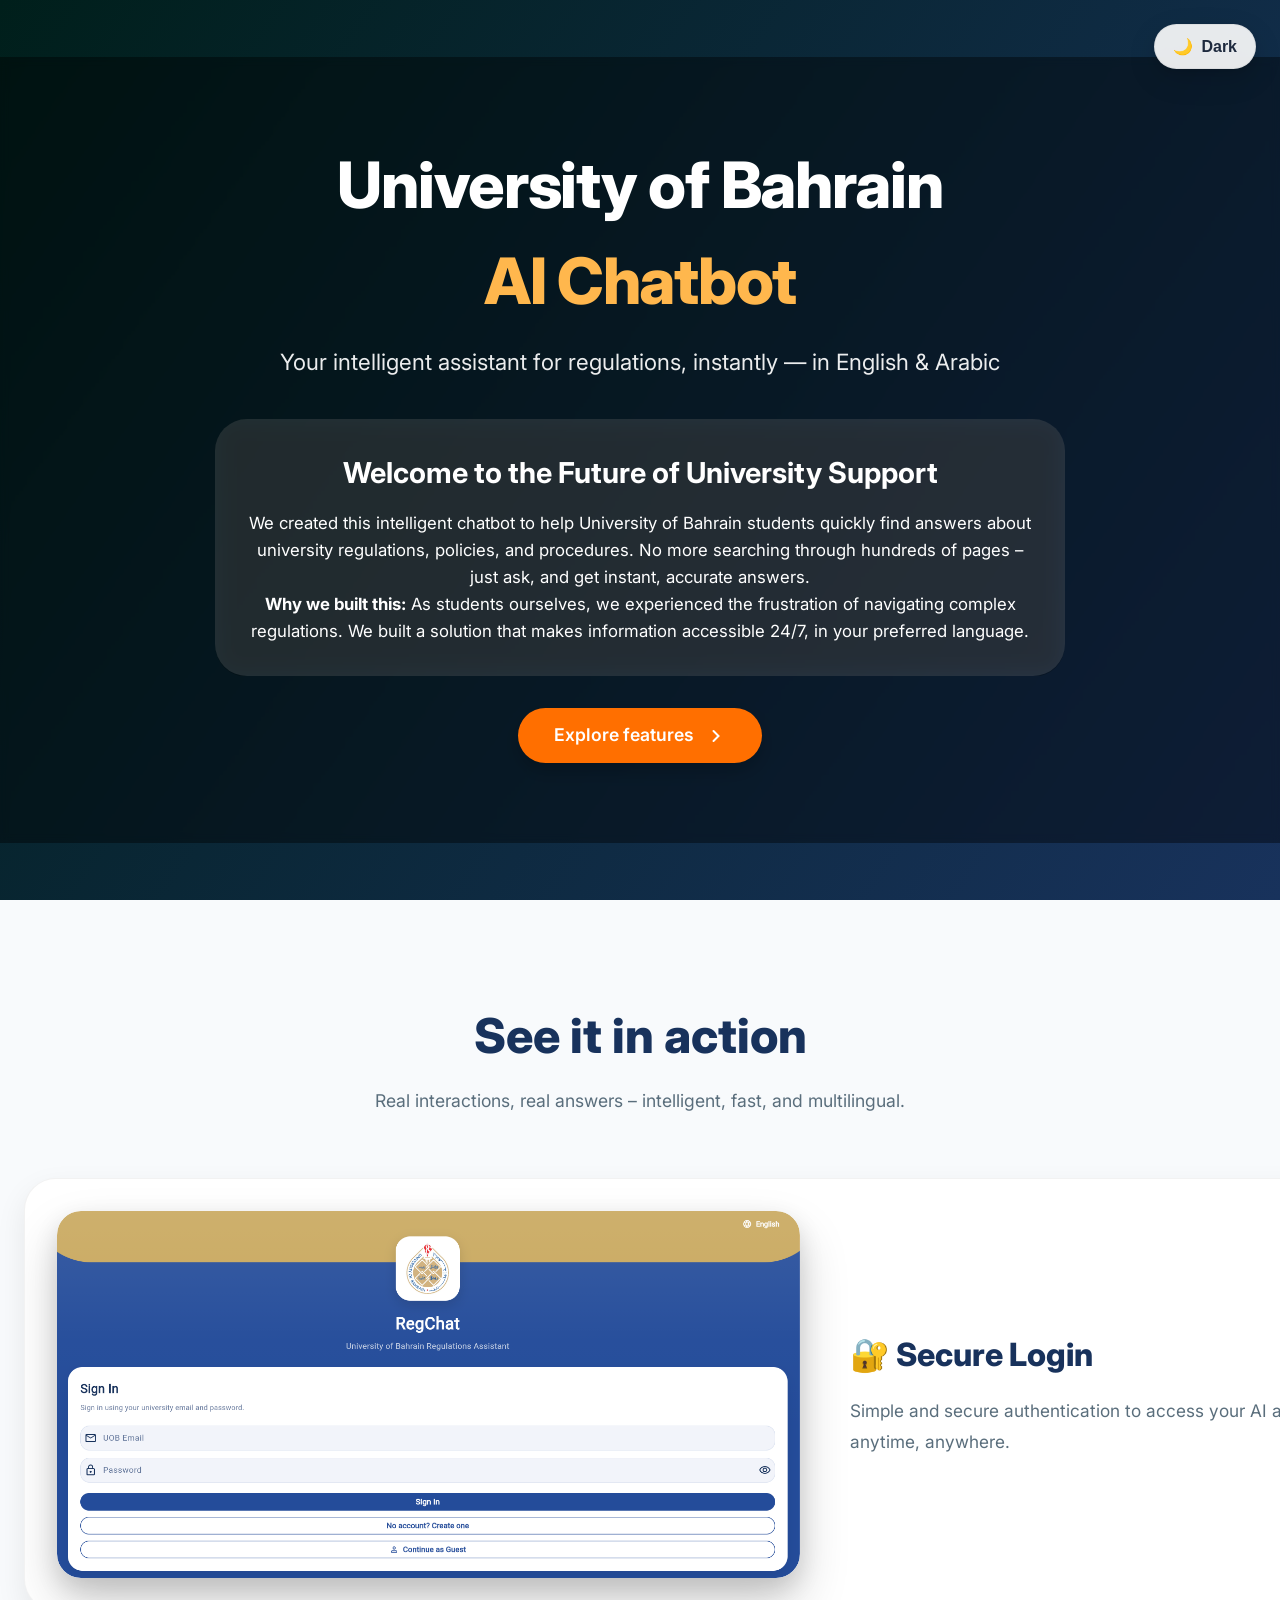
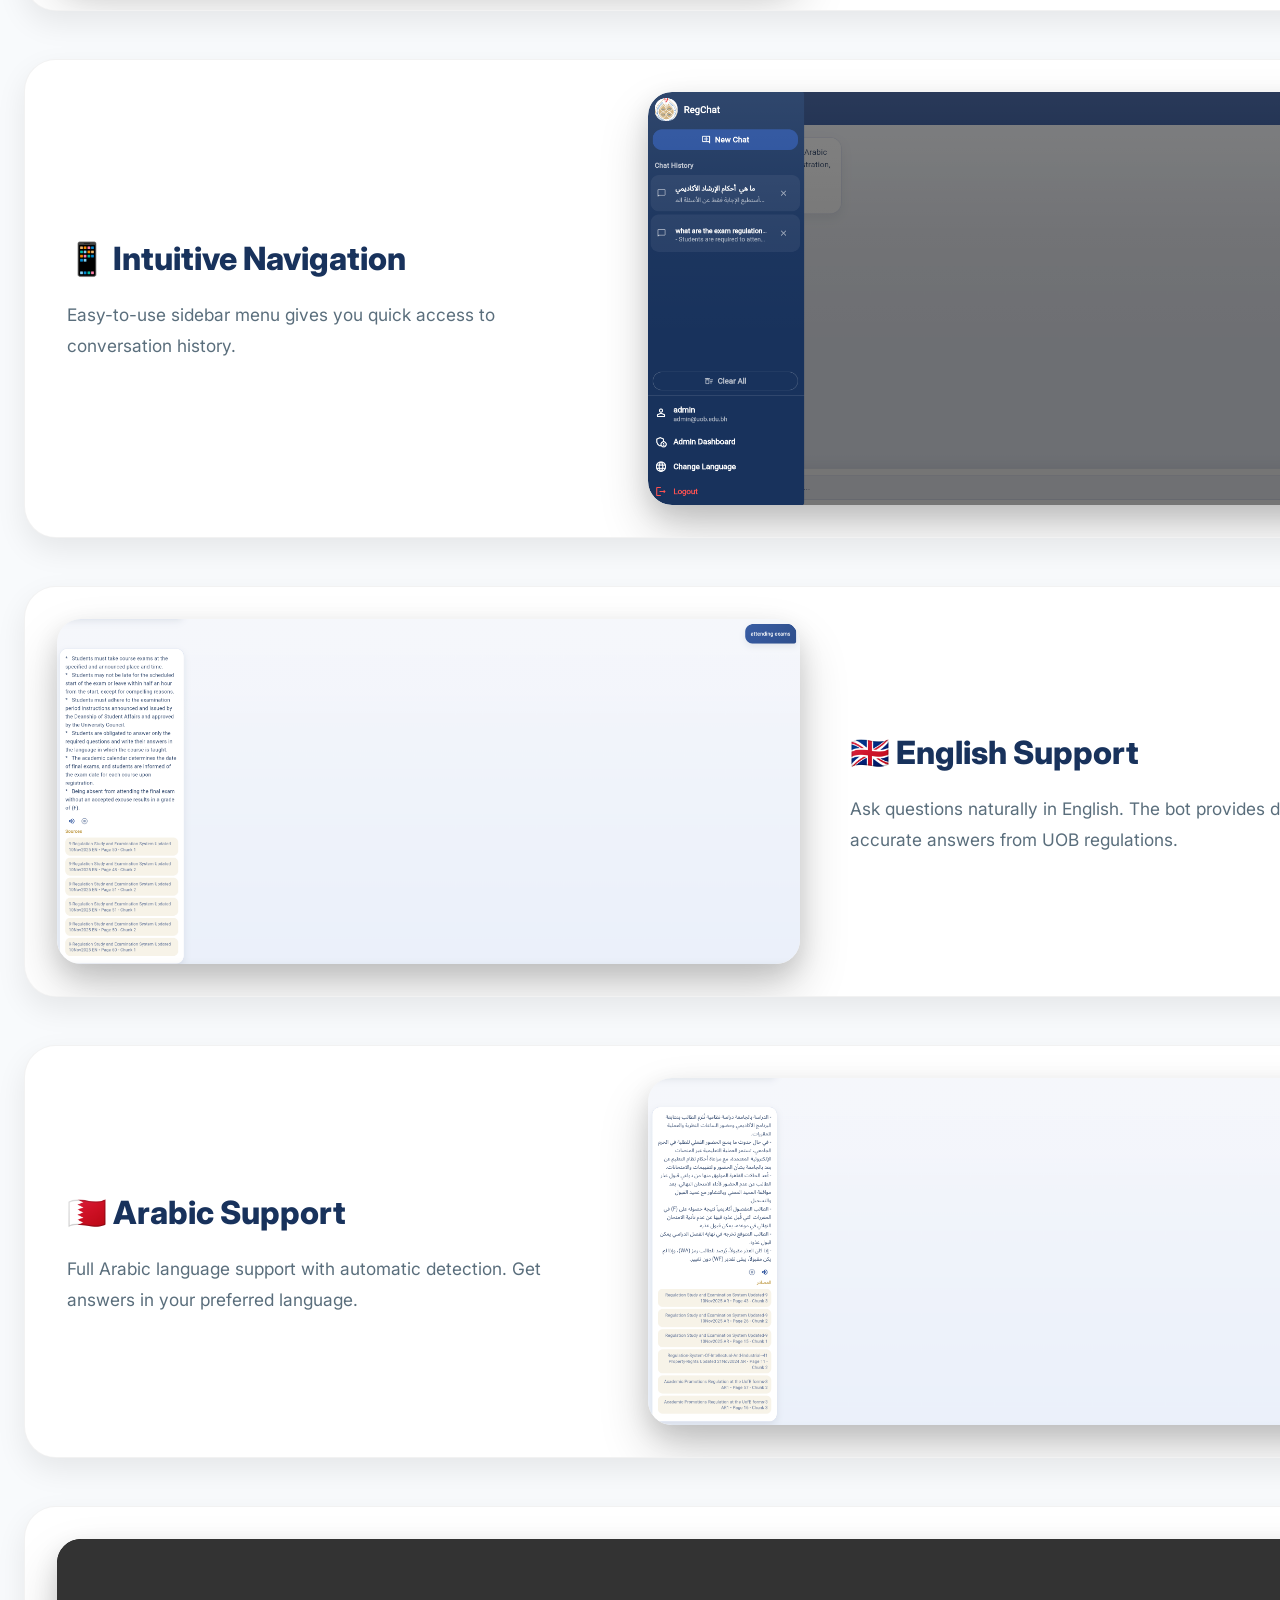
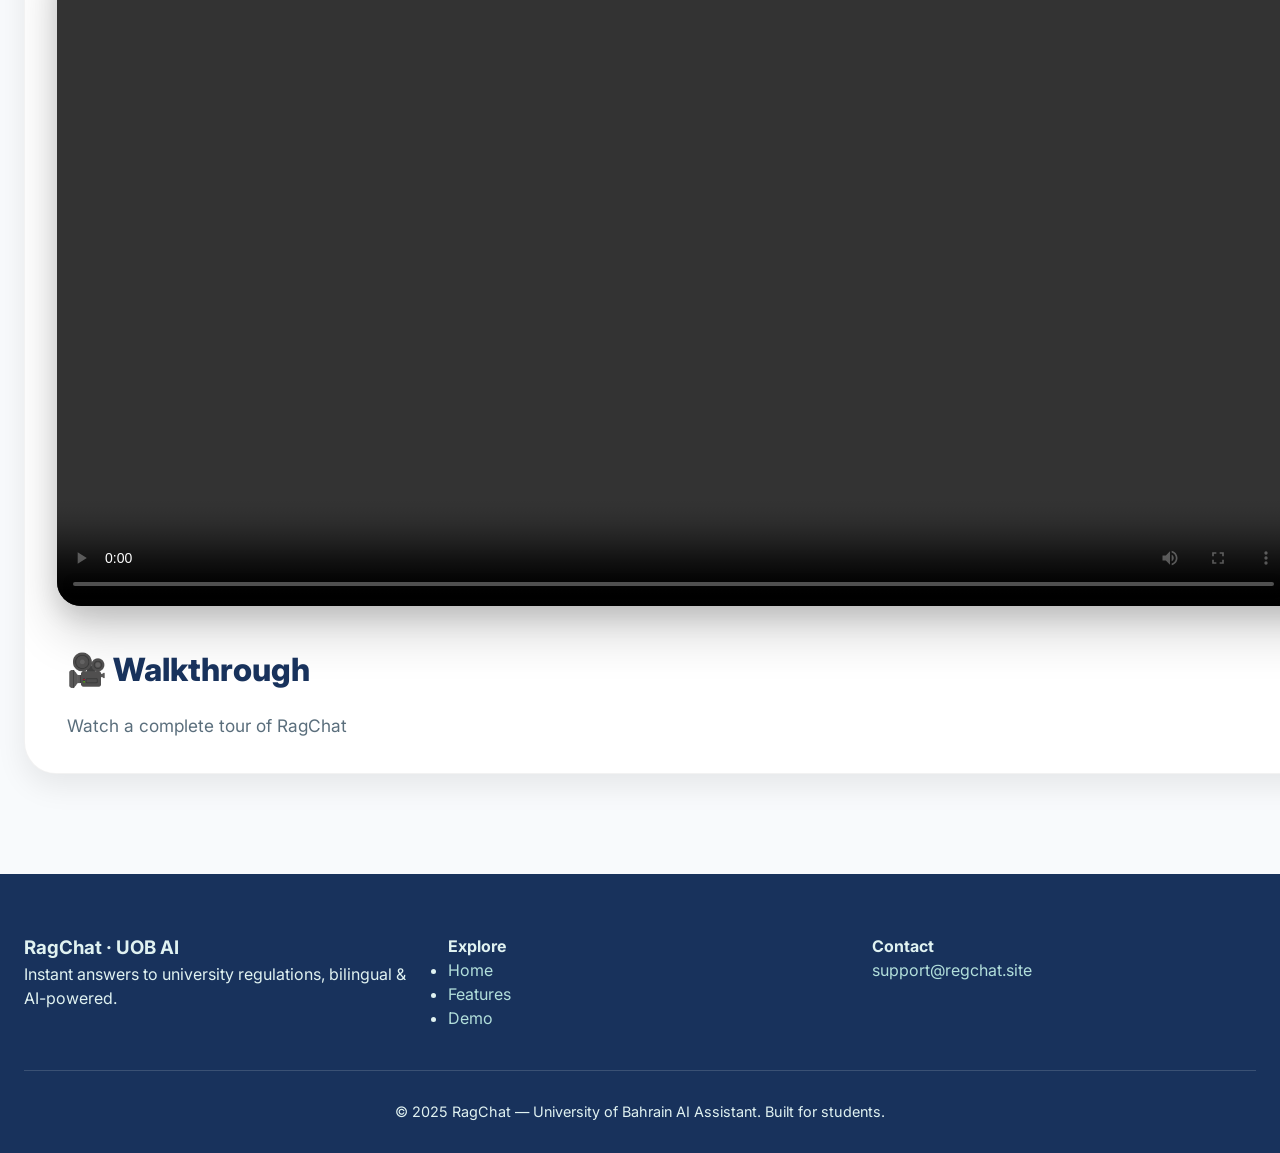
==== commit 41b0056e: "fix emot and email" ====
--- a/index.html
+++ b/index.html
@@ -94,7 +94,7 @@
                         <img src="assets/arabic.png" alt="RagChat Arabic conversation">
                     </div>
                     <div class="demo-caption">
-                        <h3>🇸🇦 Arabic Support</h3>
+                        <h3>🇧🇭 Arabic Support</h3>
                         <p>Full Arabic language support with automatic detection. Get answers in your preferred language.</p>
                     </div>
                 </div>
@@ -131,7 +131,7 @@
                 </div>
                 <div class="footer-section">
                     <h4>Contact</h4>
-                    <p>info@ragchat.com</p>
+                    <p><a href="mailto:support@regchat.site">support@regchat.site</a></p>
                 </div>
             </div>
             <div class="footer-bottom">
--- a/styles.css
+++ b/styles.css
@@ -44,36 +44,58 @@
 }
 
 .container {
-    max-width: 1200px;
+    max-width: 1280px;
     margin: 0 auto;
     padding: 0 24px;
 }
 
-/* ========== DARK MODE TOGGLE BUTTON (FIXED - NEVER MOVES) ========== */
+/* ========== DARK MODE TOGGLE BUTTON ========== */
 .dark-mode-toggle {
     position: fixed !important;
     top: 24px !important;
     right: 24px !important;
     z-index: 9999 !important;
-    background: var(--card-bg);
-    border: 1px solid var(--border-light);
-    border-radius: 60px;
-    padding: 10px 16px;
-    cursor: pointer;
-    font-size: 1.2rem;
-    box-shadow: var(--shadow);
-    backdrop-filter: blur(8px);
-    transition: all 0.2s ease;
+
     display: flex;
     align-items: center;
     gap: 8px;
-    font-weight: 500;
+
+    background: rgba(255, 255, 255, 0.9);
     color: var(--text-dark);
+
+    border: 1px solid var(--border-light);
+    border-radius: 60px;
+
+    padding: 12px 18px;
+
+    cursor: pointer;
+
+    font-size: 1rem;
+    font-weight: 600;
+
+    backdrop-filter: blur(14px);
+
+    box-shadow:
+        0 10px 30px rgba(0, 0, 0, 0.12),
+        0 4px 10px rgba(0, 0, 0, 0.08);
+
+    transition:
+        transform 0.25s ease,
+        background 0.25s ease,
+        box-shadow 0.25s ease;
+}
+
+.dark-mode .dark-mode-toggle {
+    background: rgba(30, 30, 30, 0.9);
+    color: white;
 }
 
 .dark-mode-toggle:hover {
-    transform: scale(1.05);
-    box-shadow: var(--shadow-lg);
+    transform: translateY(-2px) scale(1.03);
+
+    box-shadow:
+        0 16px 40px rgba(0, 0, 0, 0.18),
+        0 6px 18px rgba(0, 0, 0, 0.12);
 }
 
 /* ========== HERO ========== */
@@ -111,7 +133,7 @@
 }
 
 .hero-content h1 {
-    font-size: 3.8rem;
+    font-size: 4rem;
     font-weight: 800;
     letter-spacing: -0.02em;
     margin-bottom: 1rem;
@@ -149,13 +171,20 @@
     display: inline-flex;
     align-items: center;
     gap: 12px;
+
     background: var(--accent-color);
+
     padding: 14px 36px;
+
     border-radius: 60px;
+
     font-weight: 600;
     font-size: 1.1rem;
+
     transition: all 0.25s;
+
     box-shadow: 0 8px 18px rgba(0, 0, 0, 0.2);
+
     text-decoration: none;
     color: white;
 }
@@ -165,158 +194,178 @@
     transform: translateY(-3px);
 }
 
-/* ========== DEMO SECTION - ORIGINAL GRID (KEPT FOR REFERENCE) ========== */
+/* ========== DEMO SECTION ========== */
 #demo {
-    padding: 90px 0;
+    padding: 100px 0;
     background: var(--bg-light);
 }
 
 .section-title {
-    font-size: 2.6rem;
+    font-size: 3rem;
     text-align: center;
-    font-weight: 700;
+    font-weight: 800;
     color: var(--primary-dark);
 }
 
 .section-intro {
     text-align: center;
-    max-width: 650px;
-    margin: 1rem auto 3rem;
+    max-width: 700px;
+    margin: 1rem auto 4rem;
     color: var(--text-light);
-}
-
-/* ========== DEMO SECTION - VERTICAL LIST (NEW - FOR REAL IMAGES & VIDEO) ========== */
+    font-size: 1.1rem;
+}
+
+/* ========== 70% WIDTH DEMO LAYOUT ========== */
 .demo-vertical-list {
-    max-width: 1000px;
+    width: 200%;        
+    max-width: 1400px; 
     margin: 0 auto;
     display: flex;
     flex-direction: column;
-    gap: 40px;
+    gap: 48px;
 }
 
 .demo-item-vertical {
     display: flex;
-    flex-direction: row;
-    align-items: center;
+    align-items: stretch;
     gap: 40px;
+
     background: var(--card-bg);
-    border-radius: 28px;
+
+    border-radius: 32px;
+
     overflow: hidden;
+
     box-shadow: var(--shadow);
-    transition: all 0.3s ease;
+
+    transition:
+        transform 0.35s ease,
+        box-shadow 0.35s ease;
+
     border: 1px solid var(--border-light);
-    padding: 28px;
+
+    padding: 32px;
 }
 
 .demo-item-vertical:hover {
-    transform: translateY(-5px);
-    box-shadow: var(--shadow-lg);
-}
-
+    transform: translateY(-6px);
+
+    box-shadow:
+        0 18px 50px rgba(0, 0, 0, 0.14),
+        0 8px 20px rgba(0, 0, 0, 0.08);
+}
+
+/* Alternate layout */
+.demo-item-vertical:nth-child(even) {
+    flex-direction: row-reverse;
+}
+
+/* ========== PREMIUM IMAGE CONTAINER ========== */
 .demo-image {
-    flex: 1.2;
-    border-radius: 20px;
+    flex: 1.4;
+
+    border-radius: 24px;
+
     overflow: hidden;
-    box-shadow: 0 8px 20px rgba(0, 0, 0, 0.12);
+
     background: var(--bg-light);
+
+    position: relative;
+
+    box-shadow:
+        0 10px 25px rgba(0, 0, 0, 0.12),
+        0 25px 50px rgba(0, 0, 0, 0.18);
 }
 
 .demo-image img {
     width: 100%;
-    height: auto;
+    height: 100%;
+
+    object-fit: cover;
+
     display: block;
-    transition: transform 0.4s ease;
+
+    border-radius: 24px;
+
+    transition:
+        transform 0.45s ease,
+        filter 0.35s ease;
 }
 
 .demo-item-vertical:hover .demo-image img {
-    transform: scale(1.02);
-}
-
+    transform: scale(1.03);
+    filter: brightness(1.03);
+}
+
+.demo-image::after {
+    content: "";
+
+    position: absolute;
+    inset: 0;
+
+    background:
+        linear-gradient(
+            to bottom,
+            rgba(255,255,255,0.10),
+            rgba(255,255,255,0.02) 35%,
+            transparent 60%
+        );
+
+    pointer-events: none;
+
+    border-radius: 24px;
+}
+
+/* ========== DEMO TEXT ========== */
 .demo-caption {
     flex: 1;
-    padding: 0 8px;
+
+    display: flex;
+    flex-direction: column;
+    justify-content: center;
+
+    padding: 0 10px;
 }
 
 .demo-caption h3 {
-    font-size: 1.5rem;
-    font-weight: 700;
+    font-size: 2rem;
+    font-weight: 800;
+
     color: var(--primary-dark);
-    margin-bottom: 12px;
+
+    margin-bottom: 16px;
 }
 
 .demo-caption p {
-    font-size: 1rem;
-    line-height: 1.6;
+    font-size: 1.08rem;
+    line-height: 1.8;
     color: var(--text-light);
 }
 
-/* Video styling */
+/* ========== VIDEO SECTION ========== */
 .demo-video-vertical {
-    flex-direction: column;
-    padding: 28px;
+    flex-direction: column !important;
 }
 
 .demo-video-wrapper {
     width: 100%;
-    border-radius: 20px;
+
     overflow: hidden;
-    box-shadow: 0 8px 20px rgba(0, 0, 0, 0.12);
+
+    border-radius: 24px;
+
     background: #000;
+
+    box-shadow:
+        0 10px 25px rgba(0, 0, 0, 0.12),
+        0 25px 50px rgba(0, 0, 0, 0.18);
 }
 
 .demo-video-wrapper video {
     width: 100%;
     display: block;
-    border-radius: 20px;
-}
-
-/* Alternate layout: even items have image on right, text on left */
-.demo-item-vertical:nth-child(even) {
-    flex-direction: row-reverse;
-}
-
-/* Video item stays column (full width) */
-.demo-video-vertical {
-    flex-direction: column !important;
-}
-
-/* Old grid styles (kept for backward compatibility - can be removed if not used) */
-.demo-grid {
-    display: grid;
-    grid-template-columns: repeat(auto-fit, minmax(260px, 1fr));
-    gap: 32px;
-}
-
-.demo-item {
-    background: var(--card-bg);
-    border-radius: 28px;
-    overflow: hidden;
-    box-shadow: var(--shadow);
-    transition: all 0.3s ease;
-    border: 1px solid var(--border-light);
-}
-
-.demo-item:hover {
-    transform: scale(1.02);
-    box-shadow: var(--shadow-lg);
-}
-
-.demo-image-placeholder {
-    aspect-ratio: 9/16;
-    background: linear-gradient(145deg, var(--primary-light), var(--primary-color));
-    display: flex;
-    flex-direction: column;
-    align-items: center;
-    justify-content: center;
-    color: white;
-    text-align: center;
-    font-weight: 500;
-}
-
-.demo-video .demo-image-placeholder {
-    aspect-ratio: 16/9;
-}
-
+    border-radius: 24px;
+}
 
 /* ========== FOOTER ========== */
 #footer {
@@ -332,7 +381,9 @@
 .footer-content {
     display: grid;
     grid-template-columns: repeat(auto-fit, minmax(200px, 1fr));
+
     gap: 40px;
+
     margin-bottom: 40px;
 }
 
@@ -343,58 +394,82 @@
 
 .footer-bottom {
     text-align: center;
+
     border-top: 1px solid rgba(255, 255, 255, 0.15);
+
     padding-top: 30px;
+
     font-size: 0.9rem;
 }
 
 /* ========== RESPONSIVE ========== */
-@media (max-width: 768px) {
+@media (max-width: 1200px) {
+    .demo-vertical-list {
+        width: 85%;
+    }
+}
+
+@media (max-width: 900px) {
+
     .hero-content h1 {
-        font-size: 2.5rem;
-    }
+        font-size: 2.8rem;
+    }
+
     .section-title {
-        font-size: 2rem;
-    }
-    .app-name {
-        font-size: 1.8rem;
-    }
-
-    
-    /* Vertical list responsive */
+        font-size: 2.2rem;
+    }
+
+    .demo-vertical-list {
+        width: 95%;
+        gap: 32px;
+    }
+
+    .demo-item-vertical,
+    .demo-item-vertical:nth-child(even) {
+        flex-direction: column;
+    }
+
     .demo-item-vertical {
-        flex-direction: column !important;
-        padding: 20px;
-        gap: 20px;
-    }
-    
+        padding: 22px;
+        gap: 24px;
+    }
+
     .demo-caption {
         text-align: center;
         padding: 0;
     }
-    
+
     .demo-caption h3 {
-        font-size: 1.2rem;
-    }
-    
-    .demo-vertical-list {
-        gap: 28px;
-    }
-    
+        font-size: 1.4rem;
+    }
+
+    .demo-caption p {
+        font-size: 0.98rem;
+    }
+
     .demo-image {
         width: 100%;
     }
-}
-
-/* Auto-hide buttons */
+
+    .dark-mode-toggle {
+        top: 18px !important;
+        right: 18px !important;
+        padding: 10px 14px;
+        font-size: 0.92rem;
+    }
+}
+
+/* ========== AUTO HIDE BUTTONS ========== */
 .hide-on-scroll {
     transform: translateY(-120px);
     opacity: 0;
     pointer-events: none;
 }
 
-/* smooth animation */
+/* ========== SMOOTH ANIMATION ========== */
 .dark-mode-toggle,
 .back-arrow-container {
-    transition: transform 0.3s ease, opacity 0.3s ease;
+    transition:
+        transform 0.3s ease,
+        opacity 0.3s ease;
 }
